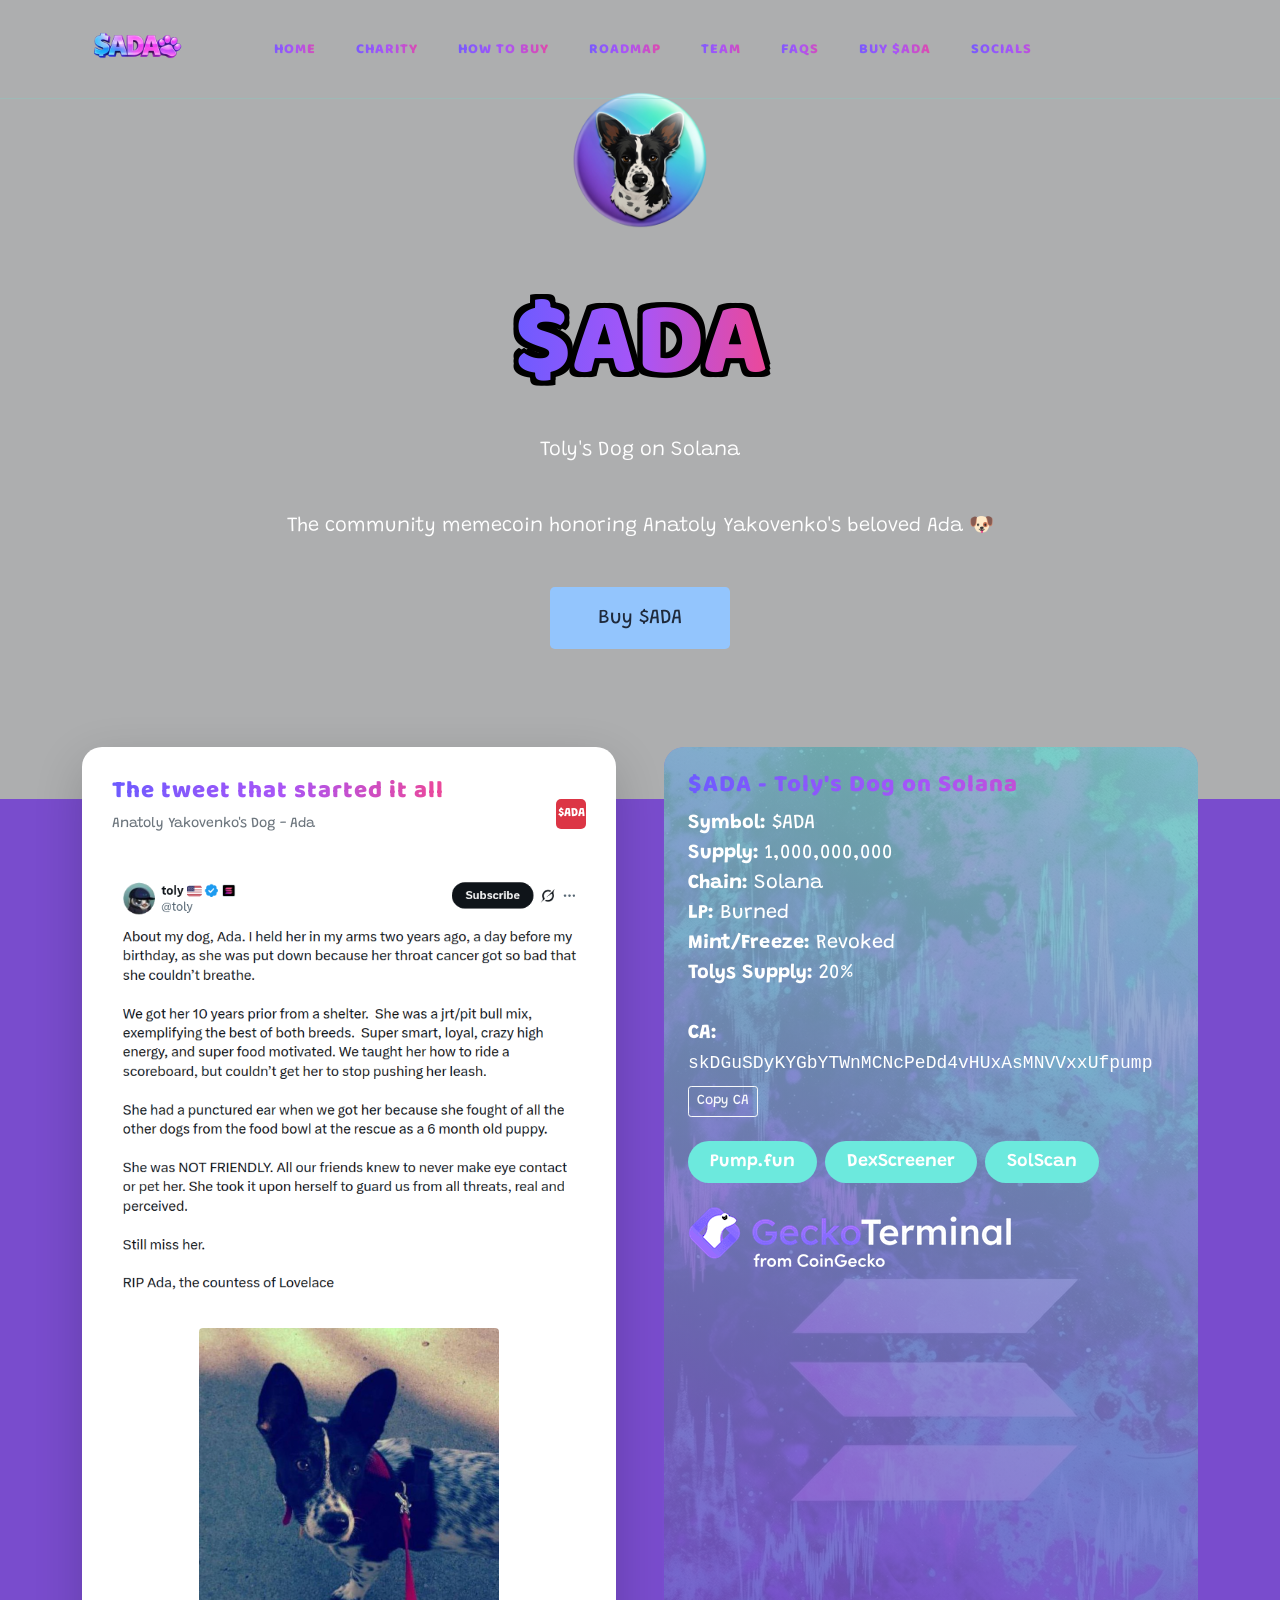
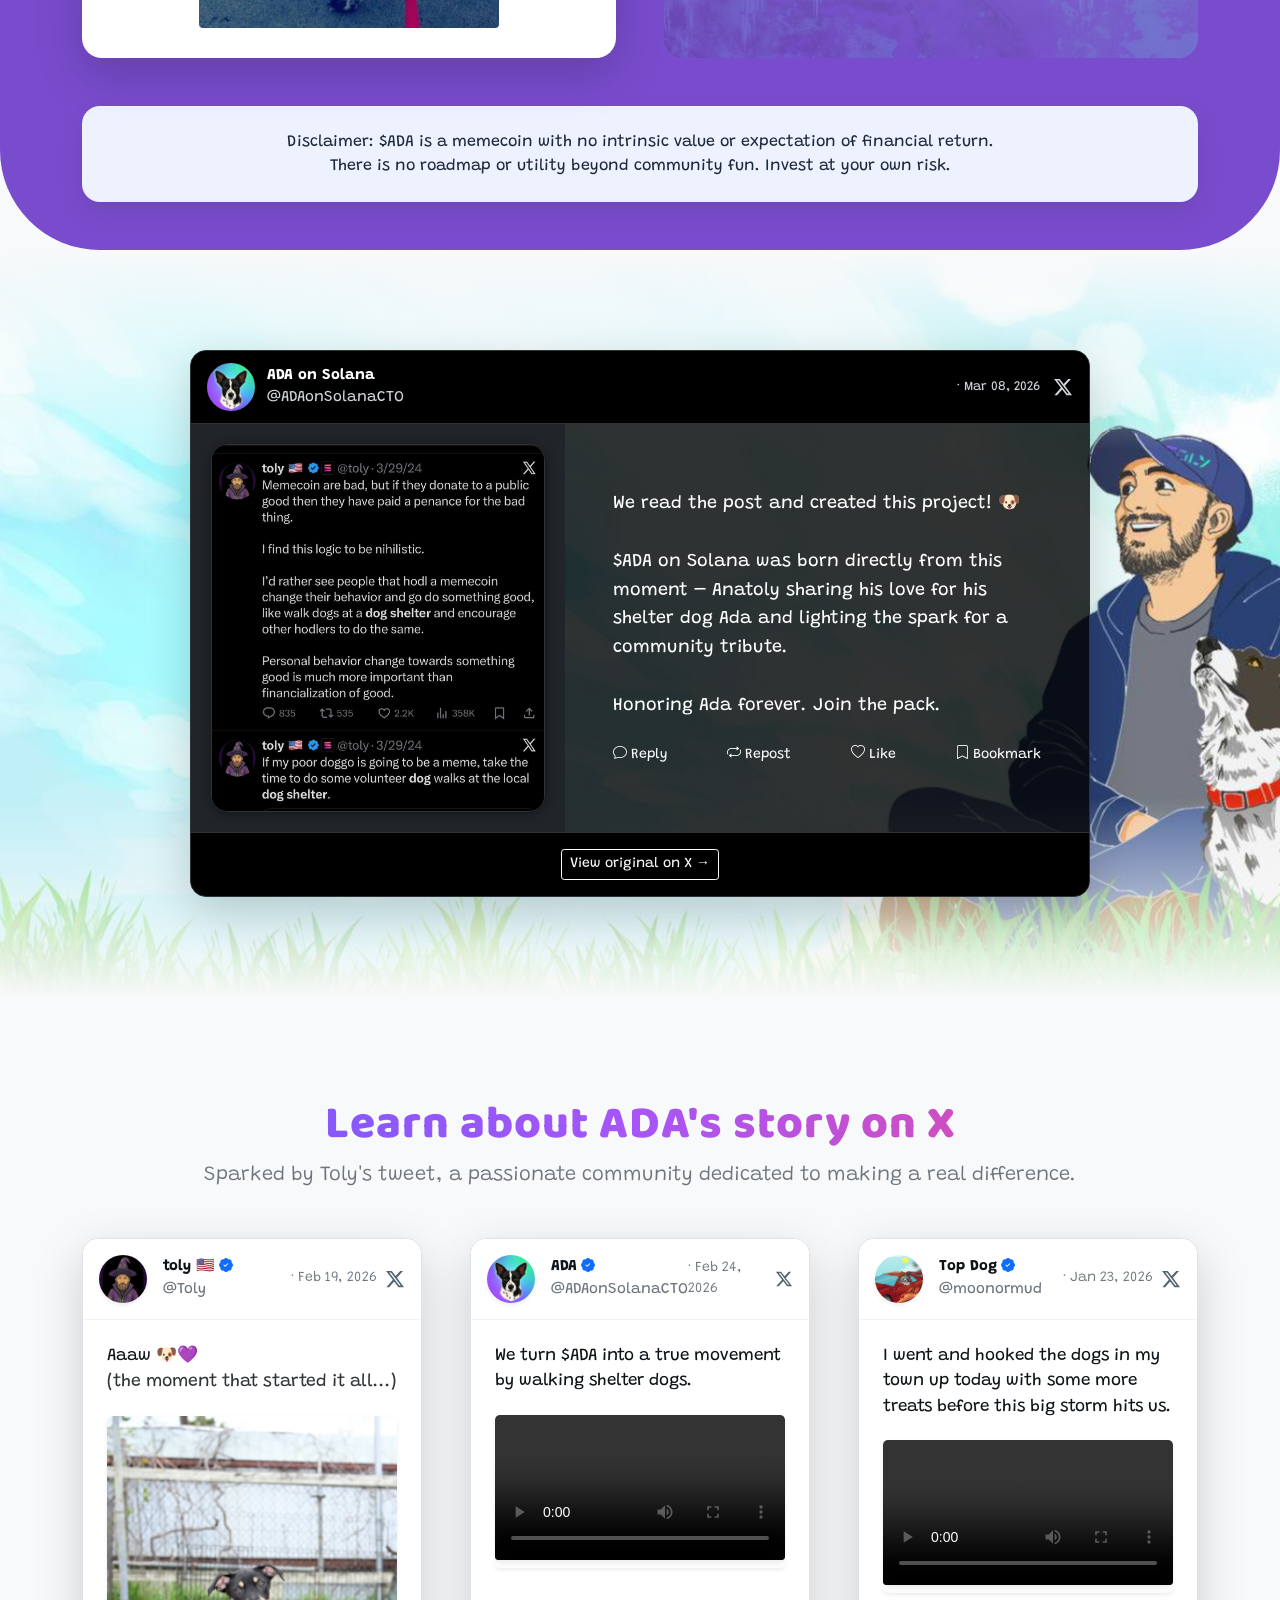
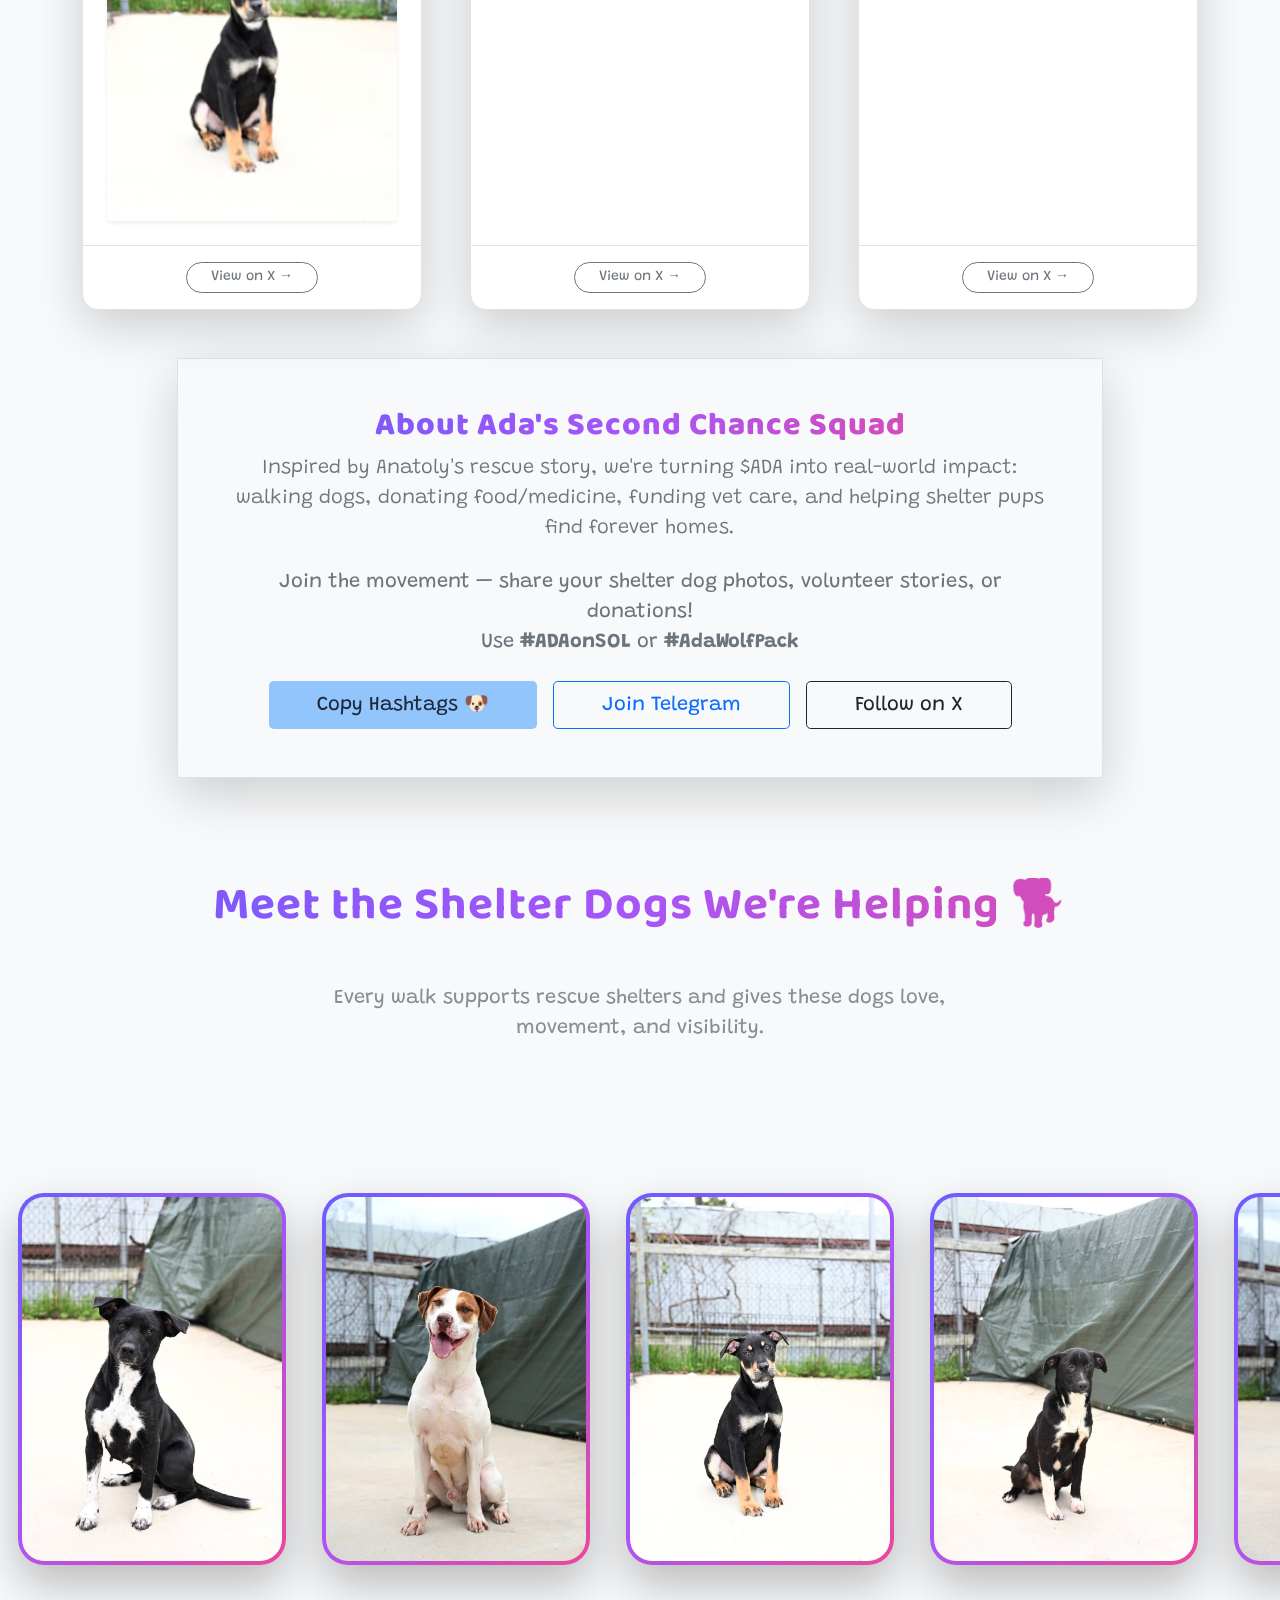
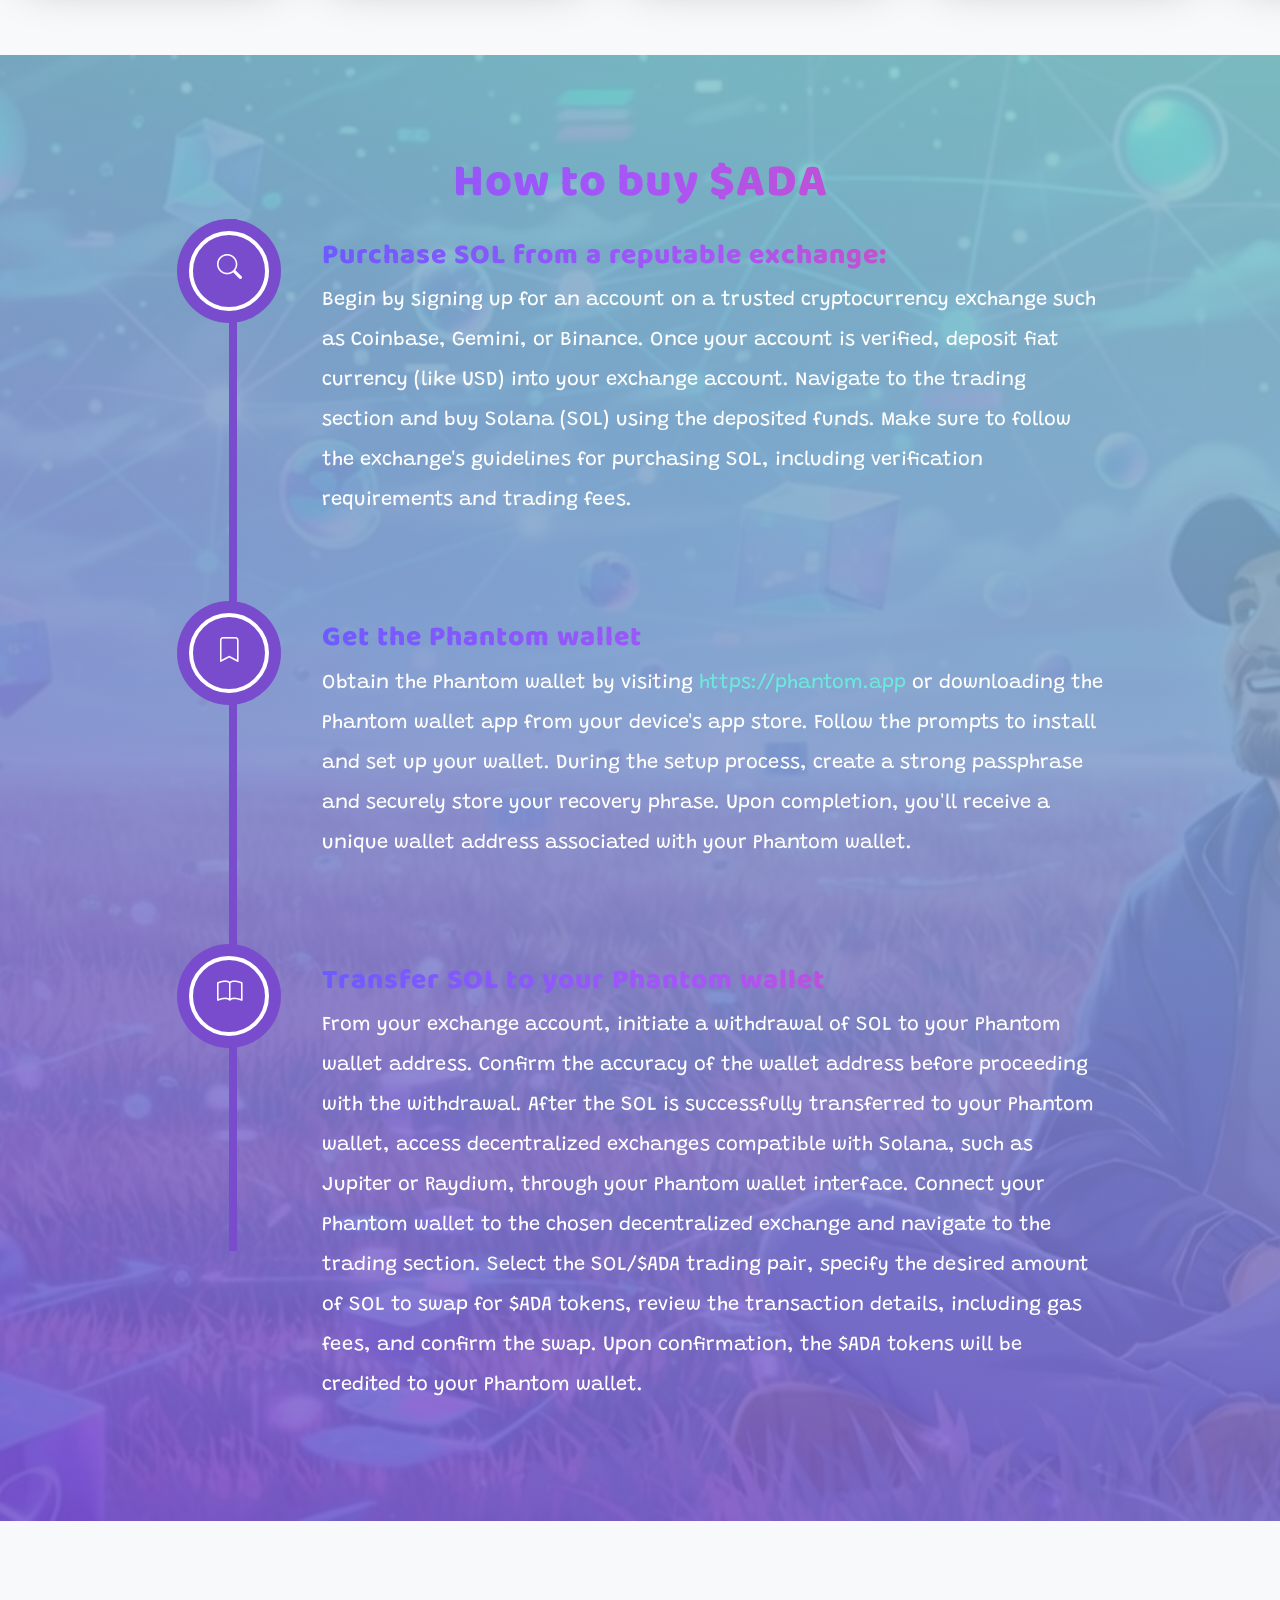
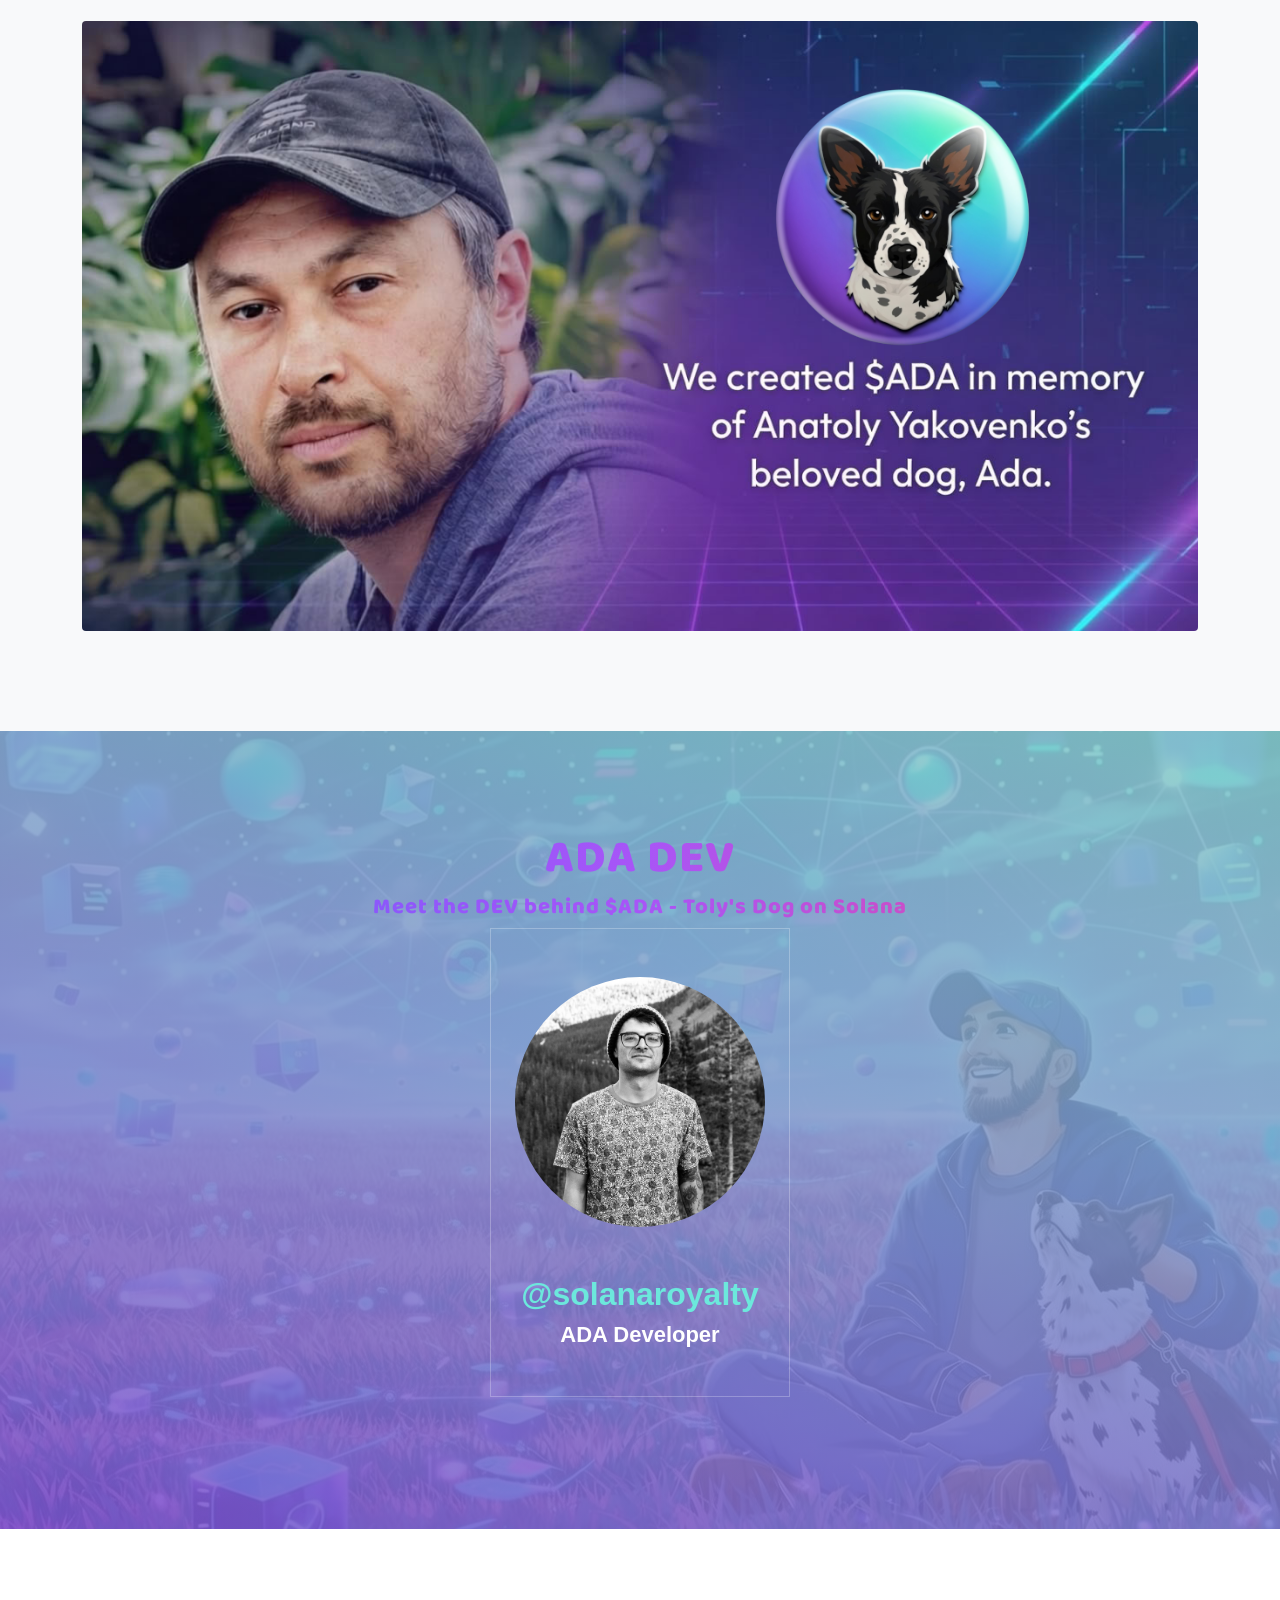
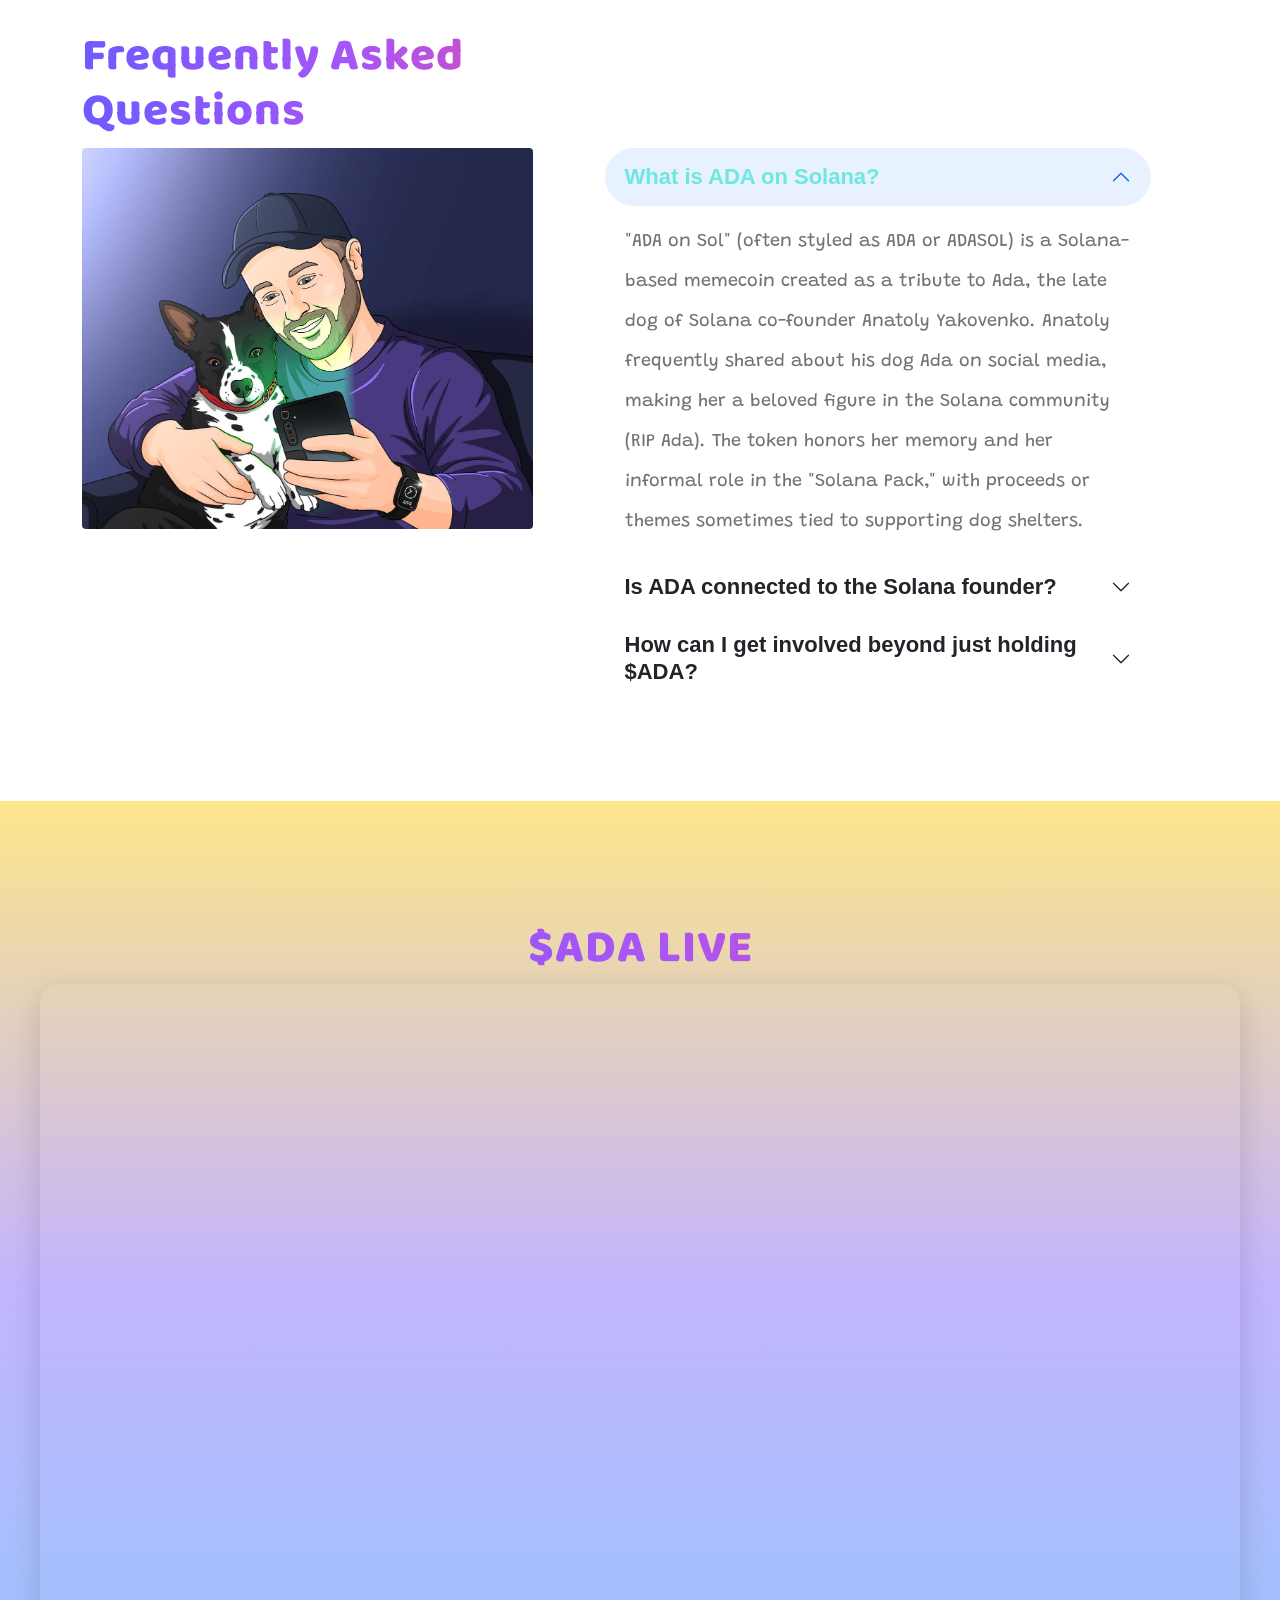
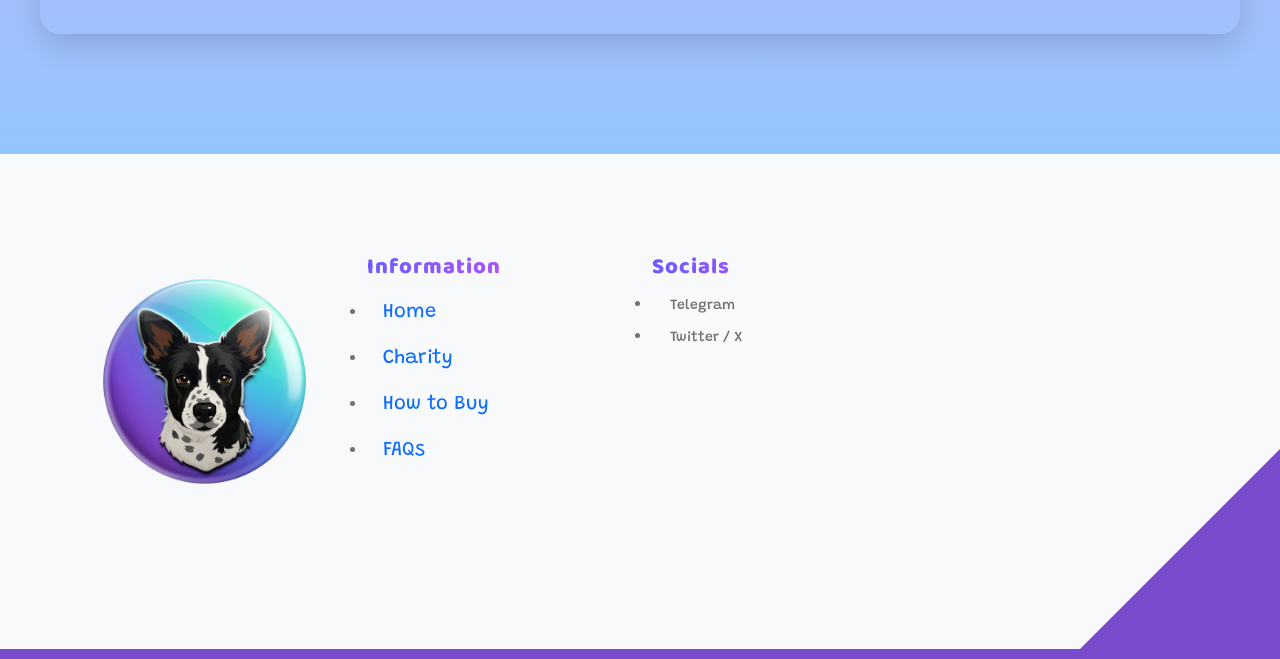
==== index.html @ 97e4ff54 "upload website" ====
<!doctype html>
<html lang="en">
<head>
    <meta charset="utf-8">
    <meta name="viewport" content="width=device-width, initial-scale=1">
    <title>ADAonSol</title>
    <link rel="icon" type="image/png" href="images/top.png">
    <!-- SEO Meta Tags -->
    <meta name="description" content="$ADA is a community-driven memecoin on Solana honoring Anatoly Yakovenko's dog Ada. Fair launch on Pump.fun, 2% tax, burned liquidity, revoked authorities. Join the pack and support shelter dogs!">
    <meta name="keywords" content="$ADA, Toly's Dog, Ada Solana, Solana memecoin, dog coin, ADA CTO, shelter dogs charity">
    <meta name="author" content="andrew" >
    <meta name="robots" content="index, follow">

    <!-- Open Graph / Facebook -->
    <meta property="og:type" content="website">
    <meta property="og:title" content="$ADA - Toly's Dog on Solana">
    <meta property="og:description" content="$ADA is a community-driven memecoin on Solana honoring Anatoly Yakovenko's dog Ada. Fair launch on Pump.fun, 2% tax, burned liquidity, revoked authorities. Join the pack and support shelter dogs!">
    <meta property="og:image" content="images/adalogo.png">
    <meta property="og:url" content="https://adaonsol.com">

    <!-- Twitter -->
    <meta name="twitter:card" content="summary_large_image">
    <meta name="twitter:title" content="$ADA - Toly's Dog on Solana">
    <meta name="twitter:description" content="$ADA is a community-driven memecoin on Solana honoring Anatoly Yakovenko's dog Ada. Fair launch on Pump.fun, 2% tax, burned liquidity, revoked authorities. Join the pack and support shelter dogs!">
    <meta name="twitter:image" content="images/adalogo.png">

    <!-- Favicon -->
    <link rel="icon" href="icon.jpg">

    <!-- Fonts -->
    <link href="https://fonts.googleapis.com/css2?family=Fredoka:wght@500;600;700&display=swap" rel="stylesheet">
    <link href="https://fonts.googleapis.com/css2?family=Baloo+2:wght@600;700;800&display=swap" rel="stylesheet">
    <link rel="preconnect" href="https://fonts.googleapis.com">
    <link rel="preconnect" href="https://fonts.gstatic.com" crossorigin>
    <link href="https://fonts.googleapis.com/css2?family=Grandstander:ital,wght@0,100..900;1,100..900&display=swap" rel="stylesheet">
    
    <!-- CSS -->
    <link href="css/bootstrap.min.css" rel="stylesheet">
    <link href="css/bootstrap-icons.css" rel="stylesheet">
    <link href="css/templatemo-topic-listing.css" rel="stylesheet">
    <link rel="stylesheet" href="./style.css">

    <style>

        /* ===== HERO PERFECT SPACING ===== */
        .hero-stack{
            display:flex;
            flex-direction:column;
            align-items:center;
            gap:22px;
        }

        @font-face {
            font-family: 'CustomFont';
            src: url('font.ttf') format('truetype');
            font-weight: normal;
            font-style: normal;
        }
        body {
            font-family: 'CustomFont', 'Grandstander', sans-serif;
            background-color: #f8f9fa;
        }
        .team-flex {
            display: flex;
            justify-content: center;
            flex-wrap: wrap;
            gap: 2rem;
        }
        .ca-copy {
            font-family: monospace;
            font-size: 0.9em;
            word-break: break-all;
        }
        .hero-section {
            position: relative;
            min-height: 80vh;
            padding-top: 0;
            animation: heroZoom 20s ease-in-out infinite alternate;
        }
        .hero-section::after {
            background-repeat:no-repeat;
            overflow:hidden;
            content: '';
            position: absolute;
            top: 0; left: 0; right: 0; bottom: 0;
            background: rgba(0,0,0,0.3);
        }

        @keyframes heroZoom{
            from{
                background-size:100%;
            }
            to{
                background-size:110%;
            }
        }

        .hero-content {
            position: relative;
            z-index: 2;
            padding-top:80px;
        }

        /* ===== HERO AVATAR FIX ===== */
        .hero-logo{
            max-height:160px;
            margin-bottom:20px;

            position:relative;
            z-index:2;

            animation:logoFloat 6s ease-in-out infinite;
        }

        .btn-primary {
            background: #93C5FD;
            border: none;
            color:#1e293b;
        }

        .btn-primary:hover {
            background: #86EFAC;
        }

        .btn{
            transition:all .35s ease;
        }

        .btn:hover{
            transform:translateY(-4px) scale(1.05);
            box-shadow:0 12px 30px rgba(0,0,0,.3);
        }

        .navbar {
            transition: background 0.3s;
        }
        .navbar.scrolled {
            background: rgba(0,0,0,0.85) !important;
        }

        /* ===== FLOATING LOGO ===== */
        .navbar-brand img{
            animation: logoFloat 5s ease-in-out infinite;
        }

        @keyframes logoFloat{
            0%,100%{
                transform:translateY(0);
            }
            50%{
                transform:translateY(-5px);
            }
        }

        .disclaimer-box {
            background: #EEF2FF;
            color: #1e293b;
            padding: 1.5rem;
            border-radius: 18px;
            margin-top: 3rem;
            box-shadow: 0 10px 25px rgba(0,0,0,.08);
        }
        .disclaimer-box p {
            opacity: .85;
        }
        /* Tweet card base – restored original light style + alignment fix */
        .tweet-card {
            display: flex;
            flex-direction: column;
            height: 100%;
            transition: box-shadow 0.3s ease, transform 0.3s ease;
            border: 1px solid #e1e8ed;
            border-radius: 16px;
            overflow: hidden;
            background: white;
        }
        .tweet-card:hover {
            box-shadow: 0 8px 24px rgba(0,0,0,0.15) !important;
            transform: translateY(-4px);
        }

        .card-content-wrapper {
            flex: 1;
            display: flex;
            flex-direction: column;
            min-height: 420px;
        }

        .tweet-mimic-header {
            display: flex;
            align-items: center;
            padding: 12px 16px;
            background: #fff;
            border-bottom: 1px solid #eff3f4;
        }
        .tweet-mimic-header img {
            width: 48px;
            height: 48px;
            border-radius: 50%;
            margin-right: 12px;
            box-shadow: 0 1px 3px rgba(0,0,0,0.1);
        }
        .tweet-mimic-user {
            flex: 1;
        }
        .tweet-mimic-name {
            font-weight: 700;
            font-size: 15px;
            color: #0f1419;
            display: flex;
            align-items: center;
        }
        .tweet-mimic-handle,
        .tweet-mimic-time {
            color: #536471;
            font-size: 15px;
        }
        .tweet-mimic-time {
            margin-left: auto;
            font-size: 13px;
        }
        .tweet-mimic-x-icon {
            width: 20px;
            height: 20px;
            fill: #536471;
            margin-left: 12px;
        }

        .tweet-footer {
            padding: 12px 16px;
            border-top: 1px solid #eff3f4;
            text-align: center;
            background: white;
        }

        /* Wolf pack subtle overlay on dog-tweet image only */
        .wolf-pack-overlay {
            transition: background 0.4s ease, opacity 0.4s ease;
        }
        .tweet-card:hover .wolf-pack-overlay {
            background: rgba(165, 94, 234, 0.25);
        }
        .tweet-card:hover .wolf-pack-overlay::after {
            content: 'Wolf Pack Activated 🐺';
            position: absolute;
            top: 50%;
            left: 50%;
            transform: translate(-50%, -50%);
            color: white;
            font-size: 1.2rem;
            font-weight: bold;
            opacity: 1;
            transition: opacity 0.3s ease;
        }
        .wolf-pack-overlay::after {
            opacity: 0;
        }

        /* Enhanced image/video wrapper for dynamic feel */
        .image-wrapper {
            transition: transform 0.3s ease;
        }
        .tweet-card:hover .image-wrapper {
            transform: scale(1.03);
        }

        /* Action icons for realism */
        .tweet-actions {
            display: flex;
            justify-content: space-between;
            align-items: center;
            margin-top: auto;
            padding: 8px 16px 0;
            border-top: 1px solid #eff3f4;
        }
        .tweet-actions .action {
            display: flex;
            align-items: center;
            color: #536471;
            font-size: 13px;
            transition: color 0.2s ease;
            cursor: pointer;
        }
        .tweet-actions .action:hover {
            color: #1d9bf0;
        }
        .tweet-actions .action i {
            margin-right: 4px;
            font-size: 16px;
        }

        /* Video styling for better look */
        video {
            border-radius: 12px;
            box-shadow: 0 2px 8px rgba(0,0,0,0.1);
            transition: box-shadow 0.3s ease;
        }
        .tweet-card:hover video {
            box-shadow: 0 4px 16px rgba(0,0,0,0.15);
        }

        /* ===================== MOBILE OPTIMIZATIONS ===================== */
        @media (max-width: 991px) {
            .hero-section{
                animation:none !important;
                background-size:cover !important;
            }
            .hero-section {
                min-height: 70vh;
            }
            .hero-content {
                margin-top: 4rem; /* clears fixed navbar on tablets & phones */
            }
            .hero-section::after {
                opacity: 0.45; /* slightly stronger overlay on smaller screens for readability */
            }
        }

        @media (max-width: 576px) {
            .hero-section {
                min-height: 65vh;
            }
            .hero-section .display-4 {
                font-size: 2.65rem !important;
                line-height: 1.05;
            }
            .hero-section .lead {
                font-size: 1.15rem;
            }
            .team-flex .box img.rounded-circle {
                width: 180px !important;
                height: 180px !important;
            }
            video {
                max-height: 280px !important;
            }
            .tweet-mimic-header {
                padding: 10px 12px;
            }
            .disclaimer-box {
                padding: 1.25rem;
                margin-top: 2rem;
            }
        }

        /* Extra safety for very small phones */
        @media (max-width: 360px) {
            .hero-section .display-4 {
                font-size: 2.4rem !important;
            }
        }

        /* ===== ADA MEME FONT ===== */

        .ada-title{
            position:relative;
            display:inline-block;
            font-family:'Baloo 2',cursive;
            font-weight:800;
            font-size:clamp(60px,8vw,110px);
        }

        /* outline */
        .ada-outline{
            position:absolute;
            inset:0;
            color:black;
            z-index:1;

            text-shadow:
                5px 0 black,
            -5px 0 black,
                0 5px black,
                0 -5px black,
                5px 5px black,
            -5px 5px black,
                5px -5px black,
            -5px -5px black;
        }

        /* gradient thật */
        .ada-gradient{
            position:relative;
            z-index:2;

            background:linear-gradient(
                90deg,#6D5BFF,#A855F7,#EC4899
            );

            -webkit-background-clip:text;
            -webkit-text-fill-color:transparent;

            transform:translateZ(0);
        }

        

        .ada-float{
            display:inline-block;
            animation:adaFloat 4s ease-in-out infinite;
        }

        /* floating dog motion */
        @keyframes adaFloat{
            0%,100%{ transform:translateY(0);}
            50%{ transform:translateY(-8px);}
        }

        
        /* ===== ADA SECTION HEADINGS ===== */
        .ada-heading{
            font-family:'Baloo 2',cursive;
            font-weight:800;

            background:linear-gradient(
                90deg,
                #6D5BFF,
                #A855F7,
                #EC4899
            );

            -webkit-background-clip:text;
            background-clip:text;
            -webkit-text-fill-color:transparent;

            letter-spacing:1px;
        }

        /* ===== NAVBAR ADA STYLE ===== */
        .navbar .nav-link{
            font-family:'Baloo 2',cursive;
            font-weight:800;

            background:linear-gradient(
                90deg,
                #6D5BFF,
                #A855F7,
                #EC4899
            );

            -webkit-background-clip:text;
            background-clip:text;
            -webkit-text-fill-color:transparent;

            letter-spacing:1px;
            transition:all .3s ease;
        }

        /* hover glow */
        .navbar .nav-link:hover{
            transform:translateY(-2px);
            filter:brightness(1.2);
        }
        
        .navbar-dark .navbar-nav .nav-link,
        .navbar .nav-link{
            color:transparent !important;
        }

        .dropdown-menu .dropdown-item{
            font-family:'Baloo 2',cursive;
            font-weight:700;

            background:linear-gradient(
                90deg,
                #6D5BFF,
                #A855F7,
                #EC4899
            );

            -webkit-background-clip:text;
            -webkit-text-fill-color:transparent;
        }

        /* ===== ADA LIVE CHART CENTER ===== */
        .chart-center{
            width:100%;
            display:flex;
            justify-content:center;
            align-items:center;
        }

        .chart-center iframe{
            max-width:1100px;
            width:100%;
            border-radius:16px;
        }

        .bone{
            position:fixed;
            width:30px;
            pointer-events:none;
            z-index:9999;
            will-change:transform,opacity;
        }

        /* pre explosion shake */
        .bone-shake{
            animation:boneShake .25s ease;
        }

        @keyframes boneShake{
            0%{transform:rotate(0)}
            25%{transform:rotate(-8deg)}
            50%{transform:rotate(8deg)}
            75%{transform:rotate(-5deg)}
            100%{transform:rotate(0)}
        }

        .ada-logo{

            font-family:'Fredoka',sans-serif;
            font-size:34px;
            font-weight:700;
            text-decoration:none;

            letter-spacing:1px;

            display:flex;
            align-items:center;

            background:linear-gradient(
                90deg,
                #8B5CF6,
                #A855F7,
                #EC4899
            );

            -webkit-background-clip:text;
            -webkit-text-fill-color:transparent;

            

            filter:
                drop-shadow(0 2px 0 #4C1D95)
                drop-shadow(0 5px 10px rgba(0,0,0,.4));
        }
        
        .logo-text{
            position:relative;
            display:inline-block;

            background:linear-gradient(
                90deg,
                #8B5CF6,
                #A855F7,
                #EC4899
            );

            -webkit-background-clip:text;
            -webkit-text-fill-color:transparent;
        }

        .logo-text::before{
            content:attr(data-text);
            position:absolute;
            left:0;
            top:0;
            z-index:-1;

            color:black;

            text-shadow:
                2px 0 black,
            -2px 0 black,
                0 2px black,
                0 -2px black,
                2px 2px black,
            -2px 2px black,
                2px -2px black,
            -2px -2px black;
        }

        @keyframes logoBounce{
            0%{transform:scale(1)}
            50%{transform:scale(1.15)}
            100%{transform:scale(1)}
        }

        .paw{
            height:30px;
            margin-left:4px;
            transform:translateY(4px);
            height:34px;
        }

        .ada-dollar{

            display:inline-flex;
            align-items:center;

            background:linear-gradient(
                45deg,
                #7C3AED,
                #A855F7,
                #EC4899
            );

            -webkit-background-clip:text;
            -webkit-text-fill-color:transparent;

            filter:
                drop-shadow(0 1px 0 #4C1D95)
                drop-shadow(0 2px 0 #312E81);

            font-size:1em;
            line-height:1;

            margin-right:4px;
        }

        .ada-title-wrap{
            display:flex;
            align-items:center;
            justify-content:center;
            gap:12px; /* khoảng cách chữ - paw */
        }


        /* ===== NAVBAR ADA LOGO ===== */
        .ada-navbar-logo{
            height:72px;
            width:auto;
            display:block;
        }


    </style>



<style>

/* cursor mặc định */
html, body {
    cursor: url("./images/chuot.png") 16 16, auto;
}

/* khi hover thứ có thể click */
a,
button,
input,
textarea,
select,
label,
video {
    cursor: url("./images/chuot.png") 16 16, pointer;
}

</style>

</head>
<body id="top">

    <nav class="navbar navbar-expand-lg fixed-top bg-transparent">
        <div class="container">
            <a class="navbar-brand" href="#top">
                <img src="images/adalogo.png" class="ada-navbar-logo" alt="ADA Logo">
            </a>

            <button class="navbar-toggler" type="button" data-bs-toggle="collapse" data-bs-target="#navbarNav">
                <span class="navbar-toggler-icon"></span>
            </button>

            <div class="collapse navbar-collapse" id="navbarNav">
                <ul class="navbar-nav ms-lg-5 me-lg-auto">
                    <li class="nav-item"><a class="nav-link click-scroll" href="#section_1">Home</a></li>
                    <li class="nav-item"><a class="nav-link click-scroll" href="#section_2">Charity</a></li>
                    <li class="nav-item"><a class="nav-link click-scroll" href="#section_3">How to Buy</a></li>
                    <li class="nav-item"><a class="nav-link click-scroll" href="#section_4">Roadmap</a></li>
                    <li class="nav-item"><a class="nav-link click-scroll" href="#section_5">Team</a></li>
                    <li class="nav-item"><a class="nav-link click-scroll" href="#section_6">FAQs</a></li>
                    <li class="nav-item"><a class="nav-link click-scroll" href="#section_7">Buy $ADA</a></li>

                    <li class="nav-item dropdown">
                        <a class="nav-link dropdown-toggle" href="#" role="button" data-bs-toggle="dropdown">
                            Socials
                        </a>
                        <ul class="dropdown-menu dropdown-menu-light">
                            <li><a class="dropdown-item" href="https://t.me/ADASOLCTO" target="_blank" rel="noopener noreferrer"><i class="bi bi-telegram me-2"></i>Telegram</a></li>
                            <li><a class="dropdown-item" href="https://x.com/ADAonPumpfun" target="_blank" rel="noopener noreferrer"><i class="bi bi-x me-2"></i>X / Twitter</a></li>
                        </ul>
                    </li>
                </ul>
            </div>
        </div>
    </nav>

    <main>
        <section class="hero-section d-flex justify-content-center align-items-center" id="section_1" style="background-image: url('images/1.jpg'); background-size: cover; background-position: center;">
            <div class="container hero-content">
                <div class="row justify-content-center text-center">
                    <div class="col-lg-10 col-12 hero-stack">
                        <img src="images/top.png" class="img-fluid hero-logo" alt="Top Banner">
                        <div class="ada-float">
                            <div class="ada-title-wrap">
    
                                <h1 class="ada-title">
                                    <span class="ada-outline">$ADA</span>
                                    <span class="ada-gradient">$ADA</span>
                                </h1>


                            </div>
                        </div>

                        <p class="lead mb-4 text-white">
                        Toly's Dog on Solana
                        </p>
                        <p class="lead mb-4 text-white">The community memecoin honoring Anatoly Yakovenko's beloved Ada 🐶</p>
                        <a href="#section_7" class="btn btn-primary btn-lg px-5 py-3">Buy $ADA</a>
                    </div>
                </div>
            </div>
        </section>

        <section class="featured-section py-5">
            <div class="container">
                <div class="row justify-content-center g-5">
                    <div class="col-lg-6 col-12">
                        <div class="custom-block bg-white shadow-lg h-100">
                            <div class="d-flex align-items-center mb-3">
                                <div>
                                    <h5 class="ada-heading">The tweet that started it all</h5>
                                    <p class="text-muted small">Anatoly Yakovenko's Dog - Ada</p>
                                </div>
                                <span class="badge bg-danger rounded-pill ms-auto">$ADA</span>
                            </div>
                            <a href="https://x.com/toly/status/1737553278412759503" target="_blank" rel="noopener noreferrer">
                                <img src="images/tolytweet.png" class="img-fluid rounded" alt="Toly's Tweet">
                            </a>
                            <div class="text-center mt-4">
                                <img src="images/adadog.png" class="img-fluid rounded" alt="Ada - Anatoly Yakovenko's Dog" style="max-width: 80%;">
                            </div>
                        </div>
                    </div>

                    <div class="col-lg-6 col-12">
                        <div class="custom-block custom-block-overlay h-100">
                            <div class="d-flex flex-column h-100">
                                <img src="images/sol.jpg" class="custom-block-image img-fluid" alt="Solana">
                                <div class="custom-block-overlay-text d-flex flex-column justify-content-center p-4">
                                    <h5 class="ada-heading">$ADA - Toly's Dog on Solana</h5>
                                    <p class="text-white mb-4">
                                        <strong>Symbol:</strong> $ADA<br>
                                        <strong>Supply:</strong> 1,000,000,000<br>
                                        <strong>Chain:</strong> Solana<br>
                                        <strong>LP:</strong> Burned<br>
                                        <strong>Mint/Freeze:</strong> Revoked<br>
                                        <strong>Tolys Supply:</strong> 20%<br><br>
                                        <strong>CA:</strong><br>
                                        <span class="ca-copy">skDGuSDyKYGbYTWnMCNcPeDd4vHUxAsMNVVxxUfpump</span>
                                        <button class="btn btn-sm btn-outline-light mt-2" onclick="copyCA()">Copy CA</button>
                                    </p>
                                    <div class="d-flex flex-wrap gap-2 mb-4">
                                        <a href="https://pump.fun/coin/skDGuSDyKYGbYTWnMCNcPeDd4vHUxAsMNVVxxUfpump" class="btn custom-btn" target="_blank" rel="noopener noreferrer">Pump.fun</a>
                                        <a href="https://dexscreener.com/solana/skDGuSDyKYGbYTWnMCNcPeDd4vHUxAsMNVVxxUfpump" class="btn custom-btn" target="_blank" rel="noopener noreferrer">DexScreener</a>
                                        <a href="https://solscan.io/token/skDGuSDyKYGbYTWnMCNcPeDd4vHUxAsMNVVxxUfpump" class="btn custom-btn" target="_blank" rel="noopener noreferrer">SolScan</a>
                                    </div>
                                    <a href="https://www.geckoterminal.com/solana/pools/skDGuSDyKYGbYTWnMCNcPeDd4vHUxAsMNVVxxUfpump" target="_blank" rel="noopener noreferrer">
                                        <img src="images/gecko.png" alt="Gecko Terminal" class="img-fluid">
                                    </a>
                                </div>
                                <div class="section-overlay"></div>
                            </div>
                        </div>
                    </div>
                </div>

                <div class="text-center disclaimer-box">
                    Disclaimer: $ADA is a memecoin with no intrinsic value or expectation of financial return.<br>There is no roadmap or utility beyond community fun. Invest at your own risk.
                </div>
            </div>
        </section>

        <!-- Original darker full tweet section restored -->
        <section class="response-section section-padding position-relative" 
                 style="background-image: url('images/bg.jpg'); background-size: cover; background-position: center; overflow: hidden;">

            <div style="position: absolute; top: 0; left: 0; right: 0; height: 200px; 
                        background: linear-gradient(to bottom, #f8f9fa 0%, rgba(248,249,250,0) 100%); 
                        z-index: 1; pointer-events: none;"></div>

            <div style="position: absolute; bottom: 0; left: 0; right: 0; height: 200px; 
                        background: linear-gradient(to top, #f8f9fa 0%, rgba(248,249,250,0) 100%); 
                        z-index: 1; pointer-events: none;"></div>

            <div class="container position-relative" style="z-index: 2;">
                <div class="row justify-content-center">
                    <div class="col-lg-10 col-12">
                        <div class="tweet-card shadow-lg mx-auto" style="max-width: 900px; background: rgba(0,0,0,0.8); border: 1px solid #2f3336; color: #ffffff; overflow: hidden;">
                            
                            <div class="tweet-mimic-header" style="background: #000; border-bottom: 1px solid #2f3336; padding: 12px 16px;">
                                <img src="images/adaicon.jpg" alt="ADA avatar" class="rounded-circle" style="width: 48px; height: 48px; object-fit: cover; margin-right: 12px;">
                                <div class="tweet-mimic-user">
                                    <div class="tweet-mimic-name" style="color: #ffffff; font-weight: 700;">ADA on Solana</div>
                                    <div class="tweet-mimic-handle" style="color: #d0d5da;">@ADAonSolanaCTO</div>
                                </div>
                                <div class="tweet-mimic-time" style="margin-left: auto; color: #d0d5da;">· Mar 08, 2026</div>
                                <svg class="tweet-mimic-x-icon" viewBox="0 0 24 24" style="width: 20px; height: 20px; fill: #d0d5da; margin-left: 12px;">
                                    <path d="M18.244 2.25h3.308l-7.227 8.26 8.502 11.24H16.17l-5.214-6.817L4.99 21.75H1.68l7.73-8.835L1.254 2.25H8.08l4.713 6.231zm-1.161 17.52h1.833L7.084 4.126H5.117z"/>
                                </svg>
                            </div>

                            <div class="row g-0">
                                <div class="col-lg-5 col-12 d-flex align-items-center justify-content-center bg-dark" style="min-height: 400px; padding: 20px;">
                                    <a href="https://x.com/toly/status/1726281644276105719" target="_blank" rel="noopener noreferrer" style="display: block; width: 100%; max-width: 380px; margin: 0 auto;">
                                        <img src="images/tweet.jpg" class="img-fluid w-100" alt="Toly's Inspiring Tweet" 
                                             style="border-radius: 16px; overflow: hidden; border: 1px solid #2f3336; box-shadow: 0 2px 12px rgba(0,0,0,0.4); object-fit: contain; background: #000;">
                                    </a>
                                </div>

                                <div class="col-lg-7 col-12 d-flex align-items-center">
                                    <div class="p-4 p-lg-5">
                                        <p style="font-size: 18px; line-height: 1.6; margin-bottom: 24px; color: #ffffff !important;">
                                            We read the post and created this project! 🐶<br><br>
                                            $ADA on Solana was born directly from this moment – Anatoly sharing his love for his shelter dog Ada and lighting the spark for a community tribute.<br><br>
                                            Honoring Ada forever. Join the pack.
                                        </p>

                                        <div class="d-flex justify-content-between mt-4 text-light small">
                                            <span><i class="bi bi-chat"></i> Reply</span>
                                            <span><i class="bi bi-repeat"></i> Repost</span>
                                            <span><i class="bi bi-heart"></i> Like</span>
                                            <span><i class="bi bi-bookmark"></i> Bookmark</span>
                                        </div>
                                    </div>
                                </div>
                            </div>

                            <div class="tweet-footer text-center py-3" style="border-top: 1px solid #2f3336; background: #000;">
                                <a href="https://x.com/toly/status/1726281644276105719" target="_blank" rel="noopener noreferrer" class="btn btn-sm btn-outline-light">
                                    View original on X →
                                </a>
                            </div>
                        </div>
                    </div>
                </div>
            </div>
        </section>

        <!-- Charity Section -->
        <section class="explore-section section-padding" id="section_2">
            <div class="container">
                <div class="row">
                    <div class="col-12 text-center">
                        <h2 class="ada-heading">Learn about ADA's story on X</h2>
                        <p class="lead text-muted mb-5">Sparked by Toly's tweet, a passionate community dedicated to making a real difference.</p>
                    </div>
                </div>
                <div class="row g-5">

                    <!-- Tweet 1 -->
                    <div class="col-lg-4 col-md-6">
                        <div class="card tweet-card shadow-lg h-100 d-flex flex-column border border-secondary-subtle">
                            <div class="tweet-mimic-header d-flex align-items-center p-3">
                                <img src="images/toly.jpg" class="rounded-circle me-3 shadow-sm" width="48" height="48" alt="Toly Yakovenko">
                                <div>
                                    <div class="tweet-mimic-name" style="color: #0f1419; font-weight: 700;">toly 🇺🇸 <i class="bi bi-patch-check-fill text-primary ms-1" style="font-size: 14px;"></i></div>
                                    <div class="tweet-mimic-handle text-muted small">@Toly</div>
                                </div>
                                <div class="ms-auto text-muted small fw-light">· Feb 19, 2026</div>
                                <svg class="tweet-mimic-x-icon ms-2" viewBox="0 0 24 24" width="20" height="20">
                                    <path d="M18.244 2.25h3.308l-7.227 8.26 8.502 11.24H16.17l-5.214-6.817L4.99 21.75H1.68l7.73-8.835L1.254 2.25H8.08l4.713 6.231zm-1.161 17.52h1.833L7.084 4.126H5.117z"/>
                                </svg>
                            </div>
                            <div class="p-4 flex-grow-1 d-flex flex-column">
                                <p style="font-size: 17px; line-height: 1.5; color: #0f1419; margin-bottom: 1.25rem; font-weight: 400;">
                                    Aaaw 🐶💜<br>
                                    <span style="opacity: 0.85; font-size: 1.1rem;">(the moment that started it all...)</span>
                                </p>
                                <div class="image-wrapper rounded-3 overflow-hidden shadow-sm">
                                    <img src="images/dog-tweet.png" class="img-fluid w-100" alt="Heartwarming shelter dog">
                                </div>
                            </div>
                            <div class="p-3 border-top text-center">
                                <a href="https://x.com/toly/status/2024470896757657962" target="_blank" rel="noopener noreferrer" 
                                   class="btn btn-outline-secondary btn-sm rounded-pill px-4">
                                    View on X →
                                </a>
                            </div>
                        </div>
                    </div>

                    <!-- Tweet 2 -->
                    <div class="col-lg-4 col-md-6">
                        <div class="card tweet-card shadow-lg h-100 d-flex flex-column border border-secondary-subtle">
                            <div class="tweet-mimic-header d-flex align-items-center p-3">
                                <img src="images/adaicon.jpg" class="rounded-circle me-3 shadow-sm" width="48" height="48" alt="ADAonSolanaCTO">
                                <div>
                                    <div class="tweet-mimic-name" style="color: #0f1419; font-weight: 700;">ADA <i class="bi bi-patch-check-fill text-primary ms-1" style="font-size: 14px;"></i></div>
                                    <div class="tweet-mimic-handle text-muted small">@ADAonSolanaCTO</div>
                                </div>
                                <div class="ms-auto text-muted small fw-light">· Feb 24, 2026</div>
                                <svg class="tweet-mimic-x-icon ms-2" viewBox="0 0 24 24" width="20" height="20">
                                    <path d="M18.244 2.25h3.308l-7.227 8.26 8.502 11.24H16.17l-5.214-6.817L4.99 21.75H1.68l7.73-8.835L1.254 2.25H8.08l4.713 6.231zm-1.161 17.52h1.833L7.084 4.126H5.117z"/>
                                </svg>
                            </div>
                            <div class="p-4 flex-grow-1 d-flex flex-column">
                                <p style="font-size: 17px; line-height: 1.5; color: #0f1419; margin-bottom: 1.25rem; font-weight: 400;">
                                    We turn $ADA into a true movement by walking shelter dogs.
                                </p>
                                <div class="image-wrapper rounded-3 overflow-hidden shadow-sm">
                                    <video controls class="w-100 rounded" style="max-height: 420px; object-fit: cover;">
                                        <source src="http://www.adaonsol.com/video/ada.mp4" type="video/mp4">
                                        Your browser does not support the video tag.
                                    </video>
                                </div>
                            </div>
                            <div class="p-3 border-top text-center">
                                <a href="https://x.com/ADAonSolanaCTO/status/2025796573259501775" target="_blank" rel="noopener noreferrer" 
                                   class="btn btn-outline-secondary btn-sm rounded-pill px-4">
                                    View on X →
                                </a>
                            </div>
                        </div>
                    </div>

                    <!-- Tweet 3 -->
                    <div class="col-lg-4 col-md-6">
                        <div class="card tweet-card shadow-lg h-100 d-flex flex-column border border-secondary-subtle">
                            <div class="tweet-mimic-header d-flex align-items-center p-3">
                                <img src="images/moonormud.jpg" class="rounded-circle me-3 shadow-sm" width="48" height="48" alt="moonormud">
                                <div>
                                    <div class="tweet-mimic-name" style="color: #0f1419; font-weight: 700;">Top Dog <i class="bi bi-patch-check-fill text-primary ms-1" style="font-size: 14px;"></i></div>
                                    <div class="tweet-mimic-handle text-muted small">@moonormud</div>
                                </div>
                                <div class="ms-auto text-muted small fw-light">· Jan 23, 2026</div>
                                <svg class="tweet-mimic-x-icon ms-2" viewBox="0 0 24 24" width="20" height="20">
                                    <path d="M18.244 2.25h3.308l-7.227 8.26 8.502 11.24H16.17l-5.214-6.817L4.99 21.75H1.68l7.73-8.835L1.254 2.25H8.08l4.713 6.231zm-1.161 17.52h1.833L7.084 4.126H5.117z"/>
                                </svg>
                            </div>
                            <div class="p-4 flex-grow-1 d-flex flex-column">
                                <p style="font-size: 17px; line-height: 1.5; color: #0f1419; margin-bottom: 1.25rem; font-weight: 400;">
                                    I went and hooked the dogs in my town up today with some more treats before this big storm hits us.
                                </p>
                                <div class="image-wrapper rounded-3 overflow-hidden shadow-sm">
                                    <video controls class="w-100 rounded" style="max-height: 420px; object-fit: cover;">
                                        <source src="http://www.adaonsol.com/video/ada2.mp4" type="video/mp4">
                                        Your browser does not support the video tag.
                                    </video>
                                </div>
                            </div>
                            <div class="p-3 border-top text-center">
                                <a href="https://x.com/moonormud/status/2014834241461158034" target="_blank" rel="noopener noreferrer" 
                                   class="btn btn-outline-secondary btn-sm rounded-pill px-4">
                                    View on X →
                                </a>
                            </div>
                        </div>
                    </div>

                </div>

                <div class="row mt-5 justify-content-center">
                    <div class="col-lg-10 col-12">
                        <div class="text-center p-5 rounded-4 shadow-lg bg-light border">
                            <h3 class="ada-heading" style="color: #2c3e50;">About Ada's Second Chance Squad</h3>
                            <p class="lead text-muted mb-4">
                                Inspired by Anatoly's rescue story, we're turning $ADA into real-world impact: walking dogs, donating food/medicine, funding vet care, and helping shelter pups find forever homes.
                            </p>
                            <p class="text-muted mb-4">
                                Join the movement — share your shelter dog photos, volunteer stories, or donations!<br>
                                Use <strong>#ADAonSOL</strong> or <strong>#AdaWolfPack</strong>
                            </p>
                            <div class="d-flex flex-wrap justify-content-center gap-3">
                                <button class="btn btn-primary btn-lg px-5" 
                                        onclick="navigator.clipboard.writeText('#ADAonSOL #AdaWolfPack'); alert('Hashtags copied!');">
                                    Copy Hashtags 🐶
                                </button>
                                <a href="https://t.me/ADASOLCTO" target="_blank" class="btn btn-outline-primary btn-lg px-5">
                                    Join Telegram
                                </a>
                                <a href="https://x.com/ADAonSolanaCTO" target="_blank" class="btn btn-outline-dark btn-lg px-5">
                                    Follow on X
                                </a>
                            </div>
                        </div>
                    </div>
                </div>
            </div>
        </section>

        <!-- ===== MOVING DOG GALLERY ===== -->
        <section class="gallery-marquee-section">
        
        <h2 class="ada-heading" style="
        text-align:center;
        margin-bottom:50px;
        font-weight:700;">
        Meet the Shelter Dogs We're Helping 🐕
        </h2>
        
        <p style="
        text-align:center;
        max-width:700px;
        margin:0 auto 60px;
        opacity:.8;">
        Every walk supports rescue shelters and gives these dogs
        love, movement, and visibility.
        </p>

        <style>

        /* ===== MOVING GALLERY ===== */

        .gallery-marquee{
            overflow:hidden;
            width:100%;
            position:relative;
            padding:90px 0;
        }

        .gallery-track{
            display:flex;
            width:max-content;
            animation:galleryScroll 45s linear infinite;
        }

        .gallery-item{
            flex:0 0 auto;
            margin:0 18px;
        }

        .gallery-frame{
            padding:4px;   /* độ dày viền gradient */

            border-radius:26px;

            background:linear-gradient(
                135deg,
                #6D5BFF,
                #A855F7,
                #EC4899
            );

            box-shadow:
                0 20px 45px rgba(0,0,0,.25);

            transition:all .4s ease;

            display:flex;
            justify-content:center;
            align-items:center;
        }

        .gallery-frame img{
            width:260px;
            height:auto;

            border-radius:22px;
            background:white;

            display:block;
            transition:transform .4s ease;
        }
        
        .gallery-item{
            display:flex;
            align-items:flex-end;
        }

        .gallery-item:hover .gallery-frame{
            transform:
                translateY(-12px)
                scale(1.05);

            box-shadow:
                0 35px 70px rgba(0,0,0,.35);
        }

        .gallery-item:hover img{
            transform:scale(1.06);
        }

        /* infinite animation */
        @keyframes galleryScroll{
            from{ transform:translateX(0); }
            to{ transform:translateX(-50%); }
        }

        /* pause hover */
        .gallery-marquee:hover .gallery-track{
            animation-play-state:paused;
        }

        /* ===== GLOBAL FLUID SCROLL ===== */

        section{
            opacity:0;
            transform:translateY(60px);
            transition:all .9s ease;
        }

        section.show{
            opacity:1;
            transform:translateY(0);
        }

        /* reverse direction */
        .gallery-marquee.reverse .gallery-track{
            animation-direction: reverse;
        }

        </style>


        <div class="gallery-marquee">
        <div class="gallery-track">

        <!-- ===== SET 1 ===== -->
        <div class="gallery-item"><div class="gallery-frame"><img src="images/dog6.jpg"></div></div>
        <div class="gallery-item"><div class="gallery-frame"><img src="images/dog7.jpg"></div></div>
        <div class="gallery-item"><div class="gallery-frame"><img src="images/dog8.jpg"></div></div>
        <div class="gallery-item"><div class="gallery-frame"><img src="images/dog9.jpg"></div></div>
        <div class="gallery-item"><div class="gallery-frame"><img src="images/dog10.jpg"></div></div>
        <div class="gallery-item"><div class="gallery-frame"><img src="images/dog11.jpg"></div></div>
        <div class="gallery-item"><div class="gallery-frame"><img src="images/dog12.jpg"></div></div>

        <!-- ===== DUPLICATE FOR LOOP ===== -->
        <div class="gallery-item"><div class="gallery-frame"><img src="images/dog6.jpg"></div></div>
        <div class="gallery-item"><div class="gallery-frame"><img src="images/dog7.jpg"></div></div>
        <div class="gallery-item"><div class="gallery-frame"><img src="images/dog8.jpg"></div></div>
        <div class="gallery-item"><div class="gallery-frame"><img src="images/dog9.jpg"></div></div>
        <div class="gallery-item"><div class="gallery-frame"><img src="images/dog10.jpg"></div></div>
        <div class="gallery-item"><div class="gallery-frame"><img src="images/dog11.jpg"></div></div>
        <div class="gallery-item"><div class="gallery-frame"><img src="images/dog12.jpg"></div></div>

        </div>
        </div>



        </section>

        <!-- How to Buy -->
        <section class="timeline-section section-padding" id="section_3">
            <div class="section-overlay"></div>
            <div class="container">
                <div class="row">
                    <div class="col-12 text-center">
                        <h2 class="ada-heading">How to buy $ADA</h2>
                    </div>
                    <div class="col-lg-10 col-12 mx-auto">
                        <div class="timeline-container">
                            <ul class="vertical-scrollable-timeline" id="vertical-scrollable-timeline">
                                <div class="list-progress">
                                    <div class="inner"></div>
                                </div>
                                <li>
                                    <h4 class="ada-heading">Purchase SOL from a reputable exchange:</h4>
                                    <p class="text-white">Begin by signing up for an account on a trusted cryptocurrency exchange such as Coinbase, Gemini, or Binance. Once your account is verified, deposit fiat currency (like USD) into your exchange account. Navigate to the trading section and buy Solana (SOL) using the deposited funds. Make sure to follow the exchange's guidelines for purchasing SOL, including verification requirements and trading fees.</p>
                                    <div class="icon-holder">
                                      <i class="bi-search"></i>
                                    </div>
                                </li>
                                <li>
                                    <h4 class="ada-heading">Get the Phantom wallet</h4>
                                    <p class="text-white">Obtain the Phantom wallet by visiting <a href="https://phantom.app" target="_blank" rel="noopener noreferrer">https://phantom.app</a> or downloading the Phantom wallet app from your device's app store. Follow the prompts to install and set up your wallet. During the setup process, create a strong passphrase and securely store your recovery phrase. Upon completion, you'll receive a unique wallet address associated with your Phantom wallet.</p>
                                    <div class="icon-holder">
                                      <i class="bi-bookmark"></i>
                                    </div>
                                </li>
                                <li>
                                    <h4 class="ada-heading">Transfer SOL to your Phantom wallet</h4>
                                    <p class="text-white">From your exchange account, initiate a withdrawal of SOL to your Phantom wallet address. Confirm the accuracy of the wallet address before proceeding with the withdrawal. After the SOL is successfully transferred to your Phantom wallet, access decentralized exchanges compatible with Solana, such as Jupiter or Raydium, through your Phantom wallet interface. Connect your Phantom wallet to the chosen decentralized exchange and navigate to the trading section. Select the SOL/$ADA trading pair, specify the desired amount of SOL to swap for $ADA tokens, review the transaction details, including gas fees, and confirm the swap. Upon confirmation, the $ADA tokens will be credited to your Phantom wallet.</p>
                                    <div class="icon-holder">
                                      <i class="bi-book"></i>
                                    </div>
                                </li>
                            </ul>
                        </div>
                    </div>
                </div>
            </div>
        </section>

        <!-- Roadmap -->
        <section class="roadmap-section section-padding" id="section_4">
            <div class="container">
                <div class="row">
                    <div class="text-center">
                        <img src="images/roadmap.png" class="img-fluid rounded" alt="Roadmap">
                    </div>
                </div>
            </div>
        </section>

        <!-- Team -->
        <section class="timeline-section section-padding" id="section_5">
            <div class="section-overlay"></div>
            <div class="container text-center">
                <h2 class="ada-heading">ADA DEV</h2>
                <h6 class="ada-heading">Meet the DEV behind $ADA - Toly's Dog on Solana</h6>
                <div class="team-flex">
                    <div class="box person">
                        <div class="image round">
                            <a href="https://x.com/solanaroyalty" target="_blank" rel="noopener noreferrer">
                                <img src="images/bams.jpg" class="rounded-circle" style="width: 250px; height: 250px; object-fit: cover;" alt="Bams">
                            </a>
                        </div>
                        <h3 class="text-white mt-4 mb-2"><a href="https://x.com/solanaroyalty">@solanaroyalty</a></h3>
                        <h6 class="text-white">ADA Developer</h6>
                    </div>                   
                </div>
            </div>
        </section>

        <!-- FAQs -->
        <section class="faq-section section-padding bg-white" id="section_6">
            <div class="container">
                <div class="row">
                    <div class="col-lg-6 col-12">
                        <h2 class="ada-heading">Frequently Asked Questions</h2>
                    </div>

                    <div class="clearfix"></div>

                    <div class="col-lg-5 col-12">
                        <img src="images/3.jpg"  class="img-fluid rounded d-block mx-auto" align="center" alt="FAQs">
                    </div>

                    <div class="col-lg-6 col-12 m-auto">
                        <div class="accordion" id="accordionExample">
                            <div class="accordion-item">
                                <h2 class="accordion-header" id="headingOne">
                                    <button class="accordion-button" type="button" data-bs-toggle="collapse" data-bs-target="#collapseOne" aria-expanded="true" aria-controls="collapseOne">
                                        What is ADA on Solana?
                                    </button>
                                </h2>
                                <div id="collapseOne" class="accordion-collapse collapse show" aria-labelledby="headingOne" data-bs-parent="#accordionExample">
                                    <div class="accordion-body">
                                        "ADA on Sol" (often styled as ADA or ADASOL) is a Solana-based memecoin created as a tribute to Ada, the late dog of Solana co-founder Anatoly Yakovenko. Anatoly frequently shared about his dog Ada on social media, making her a beloved figure in the Solana community (RIP Ada). The token honors her memory and her informal role in the "Solana Pack," with proceeds or themes sometimes tied to supporting dog shelters.
                                    </div>
                                </div>
                            </div>

                            <div class="accordion-item">
                                <h2 class="accordion-header" id="headingTwo">
                                    <button class="accordion-button collapsed" type="button" data-bs-toggle="collapse" data-bs-target="#collapseTwo" aria-expanded="false" aria-controls="collapseTwo">
                                        Is ADA connected to the Solana founder?
                                    </button>
                                </h2>
                                <div id="collapseTwo" class="accordion-collapse collapse" aria-labelledby="headingTwo" data-bs-parent="#accordionExample">
                                    <div class="accordion-body">
                                        $ADA is a community tribute to honor Ada's memory, the shelter dog Toly rescued and loved. He holds a portion of the supply through community sends, and our charity work aligns with his wish to help shelter animals. No official endorsement exists, but the story is deeply inspired by his original post.
                                    </div>
                                </div>
                            </div>

                            <div class="accordion-item">
                                <h2 class="accordion-header" id="headingThree">
                                    <button class="accordion-button collapsed" type="button" data-bs-toggle="collapse" data-bs-target="#collapseThree" aria-expanded="false" aria-controls="collapseThree">
                                        How can I get involved beyond just holding $ADA?
                                    </button>
                                </h2>
                                <div id="collapseThree" class="accordion-collapse collapse" aria-labelledby="headingThree" data-bs-parent="#accordionExample">
                                    <div class="accordion-body">
                                        Join the movement by walking or volunteering at local shelters, donating supplies, or sharing adoption stories online. Follow Ada's Second Chance Squad updates, participate in community spaces, and help spread awareness. Every action supports real impact for shelter dogs in Ada's name.
                                    </div>
                                </div>
                            </div>
                        </div>
                    </div>
                </div>
            </div>
        </section>

        

        <!-- Buy Section -->
        <section id="section_7" class="dex-chart">

        <style>
        .dex-chart{
            padding:120px 20px;
            background:linear-gradient(
                #FDE68A,
                #C4B5FD,
                #93C5FD
            )}
        .dex-chart h2 {
            text-align: center;
        }
        .dex-chart iframe{
            width:100%;
            max-width:1200px;
            height:650px;
            border:none;
            border-radius:20px;
            box-shadow:0 10px 30px rgba(0,0,0,.15);
        }
        </style>

        <h2 class="ada-heading"> $ADA LIVE </h2>
        <div class="chart-center">
        <iframe
        src="https://dexscreener.com/solana/skDGuSDyKYGbYTWnMCNcPeDd4vHUxAsMNVVxxUfpump?embed=1&theme=dark">
        </iframe> </div>

        </section>
    </main>

    <!-- Footer -->
    <footer class="site-footer section-padding">
        <div class="container">
            <div class="row">
                <div class="col-lg-3 col-12 mb-4 pb-2">
                    <a class="navbar-brand mb-2" href="index.html">
                        <img src="images/bottom.png" class="img-fluid" alt="ADA">
                    </a>
                </div>
                <div class="col-lg-3 col-md-4 col-6">
                    <h6 class="ada-heading">Information</h6>
                    <ul class="site-footer-links">
                        <li class="nav-item">
                            <a class="nav-link click-scroll" href="#section_1">Home</a>
                        </li>
                        <li class="nav-item">
                            <a class="nav-link click-scroll" href="#section_2">Charity</a>
                        </li>
                        <li class="nav-item">
                            <a class="nav-link click-scroll" href="#section_3">How to Buy</a>
                        </li>
                        <li class="nav-item">
                            <a class="nav-link click-scroll" href="#section_6">FAQs</a>
                        </li>
                    </ul>
                </div>
                <div class="col-lg-3 col-md-4 col-6 mb-4 mb-lg-0">
                    <h6 class="ada-heading">Socials</h6>
                    <ul class="site-footer-links">
                        <li><a class="dropdown-item" href="https://t.me/ADASOLCTO">Telegram</a></li>
                        <li><a class="dropdown-item" href="https://x.com/ADAonPumpfun">Twitter / X</a></li>
                    </ul>
                </div>
            </div>
        </div>
    </footer>

    <!-- Hidden textarea for fallback copy -->
    <textarea id="hiddenCA" style="position: absolute; left: -9999px;">skDGuSDyKYGbYTWnMCNcPeDd4vHUxAsMNVVxxUfpump</textarea>

    <!-- Scripts -->
    <script src="js/jquery.min.js"></script>
    <script src="js/bootstrap.bundle.min.js"></script>
    <script src="js/jquery.sticky.js"></script>
    <script src="js/click-scroll.js"></script>
    <script src="js/custom.js"></script>

    <!-- Twitter/X Embed Script -->
    <script async src="https://platform.twitter.com/widgets.js" charset="utf-8"></script>

    <script>
        // Copy CA function with fallback
        function copyCA() {
            const text = "skDGuSDyKYGbYTWnMCNcPeDd4vHUxAsMNVVxxUfpump";
            const textarea = document.getElementById('hiddenCA');

            if (navigator.clipboard && window.isSecureContext) {
                navigator.clipboard.writeText(text)
                    .then(() => {
                        alert("CA copied to clipboard!");
                    })
                    .catch(err => {
                        console.error('Clipboard API failed:', err);
                        fallbackCopy();
                    });
            } else {
                fallbackCopy();
            }

            function fallbackCopy() {
                textarea.value = text;
                textarea.select();
                textarea.setSelectionRange(0, 99999); // For mobile

                try {
                    const successful = document.execCommand('copy');
                    if (successful) {
                        alert("CA copied to clipboard! (fallback method)");
                    } else {
                        alert("Copy failed. Please select and copy manually.");
                    }
                } catch (err) {
                    alert("Copy failed. Please select and copy manually.");
                    console.error('Fallback copy failed:', err);
                }
            }
        }

        // Navbar background on scroll
        window.addEventListener('scroll', function() {
            const navbar = document.querySelector('.navbar');
            if (window.scrollY > 50) {
                navbar.classList.add('scrolled');
                navbar.classList.remove('bg-transparent');
                navbar.classList.add('bg-dark');
            } else {
                navbar.classList.remove('scrolled', 'bg-dark');
                navbar.classList.add('bg-transparent');
            }
        });
    </script>

<audio id="bgMusic" autoplay loop muted>
    <source src="audio/music.mp3" type="audio/mpeg">
</audio>

<script>
const music = document.getElementById("bgMusic");

document.addEventListener("click", () => {
    music.muted = false;
    music.volume = 0;

    music.play();

    let fade = setInterval(() => {
        if (music.volume < 0.5)
            music.volume += 0.05;
        else
            clearInterval(fade);
    }, 200);
}, { once:true });
</script>

<script>
const sections = document.querySelectorAll("section");

const observer = new IntersectionObserver(entries=>{
    entries.forEach(entry=>{
        if(entry.isIntersecting){
            entry.target.classList.add("show");
        }
    });
},{threshold:0.15});

sections.forEach(sec=>observer.observe(sec));
</script>

<script>

const boneFilters=[
"none",
"hue-rotate(60deg)",
"hue-rotate(140deg)",
"hue-rotate(220deg)",
"hue-rotate(300deg)"
];

function haptic(){
    if(navigator.vibrate){
        navigator.vibrate(15);
    }
}

function spawnBones(el){

    haptic();

    el.classList.add("bone-shake");
    setTimeout(()=>{
        el.classList.remove("bone-shake");
    },250);

    const rect=el.getBoundingClientRect();

    const ox=rect.left+rect.width/2;
    const oy=rect.top+rect.height/2;

    for(let i=0;i<12;i++){

        const bone=document.createElement("img");
        bone.src="images/bone.png";
        bone.className="bone";

        bone.style.left=ox+"px";
        bone.style.top=oy+"px";

        bone.style.filter=
        boneFilters[Math.floor(
            Math.random()*boneFilters.length
        )];

        document.body.appendChild(bone);

        let x=0;
        let y=0;

        let vx=(Math.random()-0.5)*14;
        let vy=-(Math.random()*14+10);

        let gravity=0.6;
        let bounce=0.55;
        let friction=0.98;

        let rot=Math.random()*360;
        let vr=(Math.random()-0.5)*30;

        function physics(){

            vy+=gravity;

            x+=vx;
            y+=vy;

            vx*=friction;

            rot+=vr;

            // ground collision
            if(oy+y>window.innerHeight-40){

                y=window.innerHeight-oy-40;
                vy*=-bounce;
                vr*=0.7;

                if(Math.abs(vy)<1){
                    bone.remove();
                    return;
                }
            }

            bone.style.transform=
            `translate(${x}px,${y}px)
             rotate(${rot}deg)`;

            bone.style.opacity=
                1-(y/700);

            requestAnimationFrame(physics);
        }

        requestAnimationFrame(physics);
    }
}


// attach everywhere interactive
document.querySelectorAll(
'.btn, .nav-link, .social-icon'
).forEach(el=>{

    el.addEventListener("click",()=>{
        spawnBones(el);
    });

});

</script>

</body>
</html>
---- css/templatemo-topic-listing.css ----
/*

TemplateMo 590 topic listing

https://templatemo.com/tm-590-topic-listing

*/

/*---------------------------------------
  CUSTOM PROPERTIES ( VARIABLES )             
-----------------------------------------*/
:root {
  --white-color:                  #ffffff;
  --primary-color:                #6ce8dc;
  --secondary-color:              #794ccd;
  --section-bg-color:             #794ccd;
  --custom-btn-bg-color:          #6ce9dd;
  --custom-btn-bg-hover-color:    #794ccd;
  --dark-color:                   #000000;
  --p-color:                      #717275;
  --border-color:                 #7fffd4;
  --link-hover-color:             #794ccd;

  --body-font-family:             'Open Sans', sans-serif;
  --title-font-family:            'Montserrat', sans-serif;

  --h1-font-size:                 58px;
  --h2-font-size:                 46px;
  --h3-font-size:                 32px;
  --h4-font-size:                 28px;
  --h5-font-size:                 24px;
  --h6-font-size:                 22px;
  --p-font-size:                  20px;
  --menu-font-size:               14px;
  --btn-font-size:                18px;
  --copyright-font-size:          16px;

  --border-radius-large:          100px;
  --border-radius-medium:         20px;
  --border-radius-small:          10px;

  --font-weight-normal:           400;
  --font-weight-medium:           500;
  --font-weight-semibold:         600;
  --font-weight-bold:             700;
}


.tweet-card {
    border-radius: 16px;
    overflow: hidden;
    transition: transform 0.2s, box-shadow 0.2s;
}

.tweet-card:hover {
    transform: translateY(-4px);
    box-shadow: 0 12px 32px rgba(0,0,0,0.15) !important;
}

.tweet-card .card-header {
    border-bottom: 1px solid #eff3f4 !important;
}

.tweet-card .btn-outline-primary {
    border-radius: 9999px;
    font-weight: 600;
}

body {
  background-color: var(--white-color);
  font-family: var(--body-font-family); 
}

div {
  overflow-wrap: break-word;
}

/*---------------------------------------
  TYPOGRAPHY               
-----------------------------------------*/

h2,
h3,
h4,
h5,
h6 {
  color: var(--dark-color);
}

h1,
h2,
h3,
h4,
h5,
h6 {
  font-family: var(--title-font-family); 
  font-weight: var(--font-weight-semibold);
}

h1 {
  font-size: var(--h1-font-size);
  font-weight: var(--font-weight-bold);
}

h2 {
  font-size: var(--h2-font-size);
  font-weight: var(--font-weight-bold);
}

h3 {
  font-size: var(--h3-font-size);
}

h4 {
  font-size: var(--h4-font-size);
}

h5 {
  font-size: var(--h5-font-size);
}

h6 {
  color: var(--primary-color);
  font-size: var(--h6-font-size);
}

p {
  color: var(--p-color);
  font-size: var(--p-font-size);
  font-weight: var(--font-weight-normal);
}

ul li {
  color: var(--p-color);
  font-size: var(--p-font-size);
  font-weight: var(--font-weight-normal);
}

a, 
button {
  touch-action: manipulation;
  transition: all 0.3s;
}

a {
  display: inline-block;
  color: var(--primary-color);
  text-decoration: none;
}

a:hover {
  color: var(--link-hover-color);
}

b,
strong {
  font-weight: var(--font-weight-bold);
}


/*---------------------------------------
  SECTION               
-----------------------------------------*/
.section-padding {
  padding-top: 100px;
  padding-bottom: 100px;
}

.section-bg {
  background-color: var(--section-bg-color);
}

.section-overlay {
  background-image: linear-gradient(15deg, #794ccd 0%, #80d0c7 100%);
  position: absolute;
  top: 0;
  left: 0;
  pointer-events: none;
  width: 100%;
  height: 100%;
  opacity: 0.85;
}

.section-overlay + .container {
  position: relative;
}

.tab-content {
  background-color: var(--white-color);
  border-radius: var(--border-radius-medium);
}

.navbar {
    transition: background-color 0.3s ease;
    background-color: transparent !important;
}

.navbar.scrolled {
    background-color: rgba(0, 0, 0, 0.85) !important;
}

.nav-tabs {
  border-bottom: 1px solid #ecf3f2;
  margin-bottom: 40px;
  justify-content: center;
}

.nav-tabs .nav-link {
  border-radius: 0;
  border-top: 0;
  border-right: 0;
  border-left: 0;
  color: var(--p-color);
  font-family: var(--title-font-family);
  font-size: var(--btn-font-size);
  font-weight: var(--font-weight-medium);
  padding: 15px 25px;
  transition: all 0.3s;
}

.nav-tabs .nav-link:first-child {
  margin-right: 20px;
}

.nav-tabs .nav-item.show .nav-link, 
.nav-tabs .nav-link.active,
.nav-tabs .nav-link:focus, 
.nav-tabs .nav-link:hover {
  border-bottom-color: var(--primary-color);
  color: var(--primary-color);
}


/*---------------------------------------
  CUSTOM ICON COLOR               
-----------------------------------------*/
.custom-icon {
  color: var(--secondary-color);
}


/*---------------------------------------
  CUSTOM BUTTON               
-----------------------------------------*/
.custom-btn {
  background: var(--custom-btn-bg-color);
  border: 2px solid transparent;
  border-radius: var(--border-radius-large);
  color: var(--white-color);
  font-size: var(--btn-font-size);
  font-weight: var(--font-weight-semibold);
  line-height: normal;
  transition: all 0.3s;
  padding: 10px 20px;
}

.custom-btn:hover {
  background: var(--custom-btn-bg-hover-color);
  color: var(--white-color);
}

.custom-border-btn {
  background: transparent;
  border: 2px solid var(--custom-btn-bg-color);
  color: var(--custom-btn-bg-color);
}

.custom-border-btn:hover {
  background: var(--custom-btn-bg-color);
  border-color: transparent;
  color: var(--white-color);
}

.custom-btn-bg-white {
  border-color: var(--white-color);
  color: var(--white-color);
}


/*---------------------------------------
  SITE HEADER              
-----------------------------------------*/
.site-header {
  background-image: linear-gradient(15deg, #794ccd 0%, #6ce9dd 100%);
  padding-top: 150px;
  padding-bottom: 80px;
}

.site-header .container {
  height: 100%;
}

.breadcrumb-item+.breadcrumb-item::before,
.breadcrumb-item a:hover,
.breadcrumb-item.active {
  color: var(--white-color);
}

.site-header .custom-icon {
  color: var(--white-color);
  font-size: var(--h4-font-size);
}

.site-header .custom-icon:hover {
  color: var(--secondary-color);
}


/*---------------------------------------
  NAVIGATION              
-----------------------------------------*/
.sticky-wrapper {
  position: absolute;
  top: 0;
  right: 0;
  left: 0;
}

.sticky-wrapper.is-sticky .navbar {
  background-color: var(--secondary-color);
}

.navbar {
  background: transparent;
  border-bottom: 1px solid rgba(128, 208, 199, 0.35);
  z-index: 9;
}

.navbar-brand,
.navbar-brand:hover {
  font-size: var(--h3-font-size);
  font-weight: var(--font-weight-bold);
  display: block;
}

.navbar-brand span {
  font-family: var(--title-font-family);
}

.navbar-expand-lg .navbar-nav .nav-link {
  border-radius: var(--border-radius-large);
  margin: 10px;
  padding: 10px;
}

.navbar-nav .nav-link {
  display: inline-block;
  color: var(--white-color);
  font-family: var(--title-font-family); 
  font-size: var(--menu-font-size);
  font-weight: var(--font-weight-medium);
  text-transform: uppercase;
  letter-spacing: 0.5px;
  position: relative;
  padding-top: 15px;
  padding-bottom: 15px;
}

.navbar-nav .nav-link.active, 
.navbar-nav .nav-link:hover {
  color: var(--primary-color);
}

.navbar .dropdown-menu {
  background: var(--white-color);
  box-shadow: 0 1rem 3rem rgba(0,0,0,.175);
  border: 0;
  display: inherit;
  opacity: 0;
  min-width: 9rem;
  margin-top: 20px;
  padding: 13px 0 10px 0;
  transition: all 0.3s;
  pointer-events: none;
}

.navbar .dropdown-menu::before {
  content: "";
  width: 0;
  height: 0;
  border-left: 20px solid transparent;
  border-right: 20px solid transparent;
  border-bottom: 15px solid var(--white-color);
  position: absolute;
  top: -10px;
  left: 10px;
}

.navbar .dropdown-item {
  display: inline-block;
  color: var(--p-bg-color);
  font-family: var(--title-font-family); 
  font-size: var(--menu-font-size);
  font-weight: var(--font-weight-medium);
  text-transform: uppercase;
  letter-spacing: 0.5px;
  position: relative;
}

.navbar .dropdown-item.active, 
.navbar .dropdown-item:active,
.navbar .dropdown-item:focus, 
.navbar .dropdown-item:hover {
  background: transparent;
  color: var(--primary-color);
}

.navbar .dropdown-toggle::after {
  content: "\f282";
  display: inline-block;
  font-family: bootstrap-icons !important;
  font-size: var(--copyright-font-size);
  font-style: normal;
  font-weight: normal !important;
  font-variant: normal;
  text-transform: none;
  line-height: 1;
  vertical-align: -.125em;
  -webkit-font-smoothing: antialiased;
  -moz-osx-font-smoothing: grayscale;
  position: relative;
  left: 2px;
  border: 0;
}

@media screen and (min-width: 992px) {
  .navbar .dropdown:hover .dropdown-menu {
    opacity: 1;
    margin-top: 0;
    pointer-events: auto;
  }
}

.navbar-icon {
  background: var(--white-color);
  border-radius: var(--border-radius-large);
  display: inline-block;
  font-size: var(--h5-font-size);
  width: 40px;
  height: 40px;
  line-height: 40px;
  text-align: center;
  transition: all 0.3s ease;
}

.navbar-icon:hover {
  background: var(--primary-color);
  color: var(--white-color);
}

.navbar-toggler {
  border: 0;
  padding: 0;
  cursor: pointer;
  margin: 0;
  width: 30px;
  height: 35px;
  outline: none;
}

.navbar-toggler:focus {
  outline: none;
  box-shadow: none;
}

.navbar-toggler[aria-expanded="true"] .navbar-toggler-icon {
  background: transparent;
}

.navbar-toggler[aria-expanded="true"] .navbar-toggler-icon:before,
.navbar-toggler[aria-expanded="true"] .navbar-toggler-icon:after {
  transition: top 300ms 50ms ease, -webkit-transform 300ms 350ms ease;
  transition: top 300ms 50ms ease, transform 300ms 350ms ease;
  transition: top 300ms 50ms ease, transform 300ms 350ms ease, -webkit-transform 300ms 350ms ease;
  top: 0;
}

.navbar-toggler[aria-expanded="true"] .navbar-toggler-icon:before {
  transform: rotate(45deg);
}

.navbar-toggler[aria-expanded="true"] .navbar-toggler-icon:after {
  transform: rotate(-45deg);
}

.navbar-toggler .navbar-toggler-icon {
  background: var(--white-color);
  transition: background 10ms 300ms ease;
  display: block;
  width: 30px;
  height: 2px;
  position: relative;
}

.navbar-toggler .navbar-toggler-icon:before,
.navbar-toggler .navbar-toggler-icon:after {
  transition: top 300ms 350ms ease, -webkit-transform 300ms 50ms ease;
  transition: top 300ms 350ms ease, transform 300ms 50ms ease;
  transition: top 300ms 350ms ease, transform 300ms 50ms ease, -webkit-transform 300ms 50ms ease;
  position: absolute;
  right: 0;
  left: 0;
  background: var(--white-color);
  width: 30px;
  height: 2px;
  content: '';
}

.navbar-toggler .navbar-toggler-icon::before {
  top: -8px;
}

.navbar-toggler .navbar-toggler-icon::after {
  top: 8px;
}


/*---------------------------------------
  HERO        
-----------------------------------------*/
.hero-section {
  background-image: linear-gradient(15deg, #794ccd 0%, #80d0c7 100%);
  position: relative;
  overflow: hidden;
  padding-top: 150px;
  padding-bottom: 150px;
}

.hero-section .input-group {
  background-color: var(--white-color);
  border-radius: var(--border-radius-large);
  padding: 10px 15px;
}

.hero-section .input-group-text {
  background-color: transparent;
  border: 0;
}

.hero-section input[type="search"] {
  border: 0;
  box-shadow: none;
  margin-bottom: 0;
  padding-left: 0;
}

.hero-section button[type="submit"] {
  background-color: var(--primary-color);
  border: 0;
  border-radius: var(--border-radius-large) !important;
  color: var(--white-color);
  max-width: 150px;
}


/*---------------------------------------
  TOPICS              
-----------------------------------------*/
.featured-section {
  background-color: var(--secondary-color);
  border-radius: 0 0 100px 100px;
  padding-bottom: 100px;
}

.featured-section .row {
  position: relative;
  bottom: 100px;
  margin-bottom: -100px;
}

.custom-block {
  border-radius: var(--border-radius-medium);
  position: relative;
  overflow: hidden;
  padding: 30px;
  transition: all 0.3s ease;
  height: 100%;
}

.custom-block:hover {
  background-color: var(--secondary-color);
  transform: translateY(-3px);
}

.custom-block > a {
  width: 100%;
}

.custom-block-image {
  display: block;
  width: 100%;
  height: 200px;
  object-fit: cover;
  margin-top: 35px;
}

.custom-block .rounded-pill {
  border-radius: 5px !important;
  display: flex;
  justify-content: center;
  text-align: center;
  width: 30px;
  height: 30px;
  line-height: 20px;
}

.custom-block-overlay {
  height: 100%;
  min-height: 350px;
  padding: 0;
}

.custom-block-overlay > a {
  height: 100%;
}

.custom-block-overlay .custom-block-image {
  border-radius: var(--border-radius-medium);
  display: block;
  height: 100%;
  margin-top: 0;
}

.custom-block-overlay-text {
  position: absolute;
  z-index: 2;
  top: 0;
  right: 0;
  left: 0;
  padding: 30px;
}

.social-share {
  position: absolute;
  bottom: 0;
  right: 0;
  left: 0;
  z-index: 2;
  padding: 20px 35px;
}

.social-share .bi-bookmark {
  color: var(--white-color);
  font-size: var(--h5-font-size);
}

.social-share .bi-bookmark:hover {
  color: var(--secondary-color);
}

.bg-design {
  background-color: #00B0FF;
}

.bg-graphic {
  background-color: #00BFA6;
}

.bg-advertising {
  background-color: #F50057;
}

.bg-finance {
  background-color: #536DFE;
}

.bg-music {
  background-color: #F9A826;
}

.bg-education {
  background-color: #00BFA6;
}


/*---------------------------------------
  TOPICS               
-----------------------------------------*/
.topics-detail-block {
  border-radius: var(--border-radius-medium);
  position: relative;
  overflow: hidden;
}

.topics-detail-block-image {
  display: block;
  border-radius: var(--border-radius-medium);
}

blockquote {
  background-color: var(--section-bg-color);
  border-radius: var(--border-radius-small);
  font-family: var(--title-font-family);
  font-size: var(--h4-font-size);
  font-weight: var(--font-weight-bold);
  display: inline-block;
  text-align: center;
  margin: 30px;
  padding: 40px;
}

.topics-listing-page .site-header {
  padding-bottom: 65px;
}

.custom-block-topics-listing-info {
  margin: 30px 20px 20px 30px;
}

.custom-block-topics-listing {
  height: inherit;
}

.custom-block-topics-listing .custom-block-image {
  width: 200px;
}


/*---------------------------------------
  PAGINATION              
-----------------------------------------*/
.pagination {
  margin-top: 40px;
}

.page-link {
  border: 0;
  border-radius: var(--border-radius-small);
  color: var(--p-color);
  font-family: var(--title-font-family);
  margin: 0 5px;
  padding: 10px 20px;
}

.page-link:hover,
.page-item:first-child .page-link:hover,
.page-item:last-child .page-link:hover {
  background-color: var(--secondary-color);
  color: var(--white-color);
}

.page-item:first-child .page-link {
  margin-right: 10px;
}

.page-item:first-child .page-link,
.page-item:last-child .page-link {
  background-color: var(--section-bg-color);
  border-radius: var(--border-radius-small);
}

.active>.page-link, .page-link.active {
  background-color: var(--secondary-color);
  border-color: var(--secondary-color);
}


/*---------------------------------------
  TIMELINE              
-----------------------------------------*/
.timeline-section {
  background-image: url('../images/colleagues-working-cozy-office-medium-shot.jpg');
  background-repeat: no-repeat;
  background-position: center;
  background-size: cover;
  position: relative;
}

.timeline-container .vertical-scrollable-timeline {
  list-style-type: none;
  position: relative;
  padding-left: 0;
}

.timeline-container .vertical-scrollable-timeline .list-progress {
  width: 8px;
  height: 87%;
  background-color: var(--primary-color);
  position: absolute;
  left: 52px;
  top: 0;
  overflow: hidden;
}

.timeline-container .vertical-scrollable-timeline .list-progress .inner {
  position: absolute;
  right: 0;
  bottom: 0;
  height: 100%;
  background-color: var(--secondary-color);
  width: 100%;
}

.timeline-container .vertical-scrollable-timeline li {
  position: relative;
  padding: 20px 0px 65px 145px;
}

.timeline-container .vertical-scrollable-timeline li:last-child {
  padding-bottom: 0;
}

.timeline-container .vertical-scrollable-timeline li p {
  line-height: 40px;
}

.timeline-container .vertical-scrollable-timeline li p:last-child {
  margin-bottom: 0;
}

.timeline-container .vertical-scrollable-timeline li .icon-holder {
  position: absolute;
  left: 0;
  top: 0;
  width: 104px;
  height: 104px;
  display: flex;
  justify-content: center;
  align-items: center;
  background-color: var(--secondary-color);
  border-radius: 50%;
  z-index: 1;
  transition: 0.4s all;
}

.timeline-container .vertical-scrollable-timeline li .icon-holder::before {
  content: "";
  width: 80px;
  height: 80px;
  border: 4px solid #fff;
  position: absolute;
  background-color: var(--secondary-color);
  border-radius: 50%;
  z-index: -1;
  transition: 0.4s all;
}

.timeline-container .vertical-scrollable-timeline li .icon-holder i {
  font-size: 25px;
  color: var(--white-color);
}

.timeline-container .vertical-scrollable-timeline li::before {
  content: "";
  position: absolute;
  height: 100%;
  width: 8px;
  background-color: transparent;
  left: 52px;
  z-index: 0;
}

.timeline-container .vertical-scrollable-timeline li.active .icon-holder {
  background-color: var(--primary-color);
}

.timeline-container .vertical-scrollable-timeline li.active .icon-holder::before {
  background-color: var(--primary-color);
}


/*---------------------------------------
  FAQs              
-----------------------------------------*/
.faq-section .accordion-item {
  border: 0;
}

.faq-section .accordion-button {
  font-size: var(--h6-font-size);
  font-weight: var(--font-weight-semibold);
}

.faq-section .accordion-item:first-of-type .accordion-button {
  border-radius: var(--border-radius-large);
}

.faq-section .accordion-button:not(.collapsed) {
  border-radius: var(--border-radius-large);
  box-shadow: none;
  color: var(--primary-color);
}

.faq-section .accordion-body {
  color: var(--p-color);
  font-size: var(--btn-font-size);
  line-height: 40px;
}

/*---------------------------------------
  NEWSLETTER               
-----------------------------------------*/
.newsletter-image {
  border-radius: var(--border-radius-medium);
}


/*---------------------------------------
  CONTACT               
-----------------------------------------*/
.google-map {
  border-radius: var(--border-radius-medium);
}

.contact-form .form-floating>textarea {
  border-radius: var(--border-radius-medium);
  height: 150px;
}


/*---------------------------------------
  SUBSCRIBE FORM               
-----------------------------------------*/
.subscribe-form-wrap {
  padding: 50px;
}

.subscribe-form {
  width: 95%;
}


/*---------------------------------------
  CUSTOM FORM               
-----------------------------------------*/
.custom-form .form-control {
  border-radius: var(--border-radius-large);
  color: var(--p-color);
  margin-bottom: 24px;
  padding-top: 13px;
  padding-bottom: 13px;
  padding-left: 20px;
  outline: none;
}

.form-floating>label {
  padding-left: 20px;
}

.custom-form button[type="submit"] {
  background: var(--custom-btn-bg-color);
  border: none;
  border-radius: var(--border-radius-large);
  color: var(--white-color);
  font-family: var(--title-font-family);
  font-size: var(--p-font-size);
  font-weight: var(--font-weight-semibold);
  transition: all 0.3s;
  margin-bottom: 0;
}

.custom-form button[type="submit"]:hover,
.custom-form button[type="submit"]:focus {
  background: var(--custom-btn-bg-hover-color);
  border-color: transparent;
}


/*---------------------------------------
  SITE FOOTER              
-----------------------------------------*/
.site-footer {
  border-bottom: 10px solid var(--secondary-color);
  position: relative;
}

.site-footer::after {
  content: "";
  position: absolute;
  bottom: 0;
  right: 0;
  width: 0;
  height: 0;
  border-style: solid;
  border-width: 0 0 200px 200px;
  border-color: transparent transparent var(--secondary-color) transparent;
  pointer-events: none;
}

.site-footer-title {
  color: var(--primary-color); 
}

.site-footer .dropdown-menu {
  padding: 0;
}

.site-footer .dropdown-item {
  color: var(--p-color);
  font-size: var(--menu-font-size);
  font-weight: var(--font-weight-medium);
  padding: 4px 18px;
}

.site-footer .dropdown-item:hover {
  background-color: transparent;
  color: var(--primary-color);
}

.site-footer .dropdown-menu li:first-child .dropdown-item {
  padding-top: 10px;
}

.site-footer .dropdown-menu li:last-child .dropdown-item {
  padding-bottom: 12px;
}

.site-footer .dropdown-toggle {
  background-color: var(--secondary-color);
  border-color: var(--white-color);
}

.site-footer .dropdown-toggle:hover {
  background-color: var(--primary-color);
  border-color: transparent;
}

.site-footer-links {
  padding-left: 0;
}

.site-footer-link-item {
  display: block;
  list-style: none;
  line-height: normal;
}

.site-footer-link {
  color: var(--secondary-color);
  font-size: var(--copyright-font-size);
  font-weight: var(--font-weight-medium);
  line-height: normal;
}

.copyright-text {
  font-size: var(--copyright-font-size);
}

/* Image */

	.image {
		border-radius: 0;
		border: 0;
		display: inline-block;
		position: relative;
	}

		.image img {
			border-radius: 0;
			display: block;
		}

		.image.left, .image.right {
			max-width: 40%;
		}

			.image.left img, .image.right img {
				width: 100%;
			}

		.image.round img {
			border-radius: 100%;
		}

		.image.left {
			float: left;
			padding: 0 1.5em 1em 0;
			top: 0.25em;
		}

		.image.right {
			float: right;
			padding: 0 0 1em 1.5em;
			top: 0.25em;
		}

		.image.fit {
			display: block;
			margin: 0 0 2em 0;
			width: 100%;
		}

			.image.fit img {
				width: 100%;
			}

		.image.main {
			display: block;
			margin: 0 0 3em 0;
			width: 100%;
		}

			.image.main img {
				width: 100%;
			}

/* Box */

	.box {
		border: solid 1px #dbdbdb;
		margin-bottom: 2em;
		padding: 1.5em;
	}

		.box > :last-child,
		.box > :last-child > :last-child,
		.box > :last-child > :last-child > :last-child {
			margin-bottom: 0;
		}

		.box.alt {
			border: 0;
			border-radius: 0;
			padding: 0;
		}

		.box.person {
			border: solid 1px rgba(255, 255, 255, 0.25);
			padding: 3em 1.5em;
		}

			.box.person h3 {
				margin: 0;
			}

			.box.person .image {
				margin-bottom: 1em;
			}

				.box.person .image img {
					max-width: 100%;
				}

/*---------------------------------------
  SOCIAL ICON               
-----------------------------------------*/
.social-icon {
  margin: 0;
  padding: 0;
}

.social-icon-item {
  list-style: none;
  display: inline-block;
  vertical-align: top;
}

.social-icon-link {
  background: var(--secondary-color);
  border-radius: var(--border-radius-large);
  color: var(--white-color);
  font-size: var(--copyright-font-size);
  display: block;
  margin-right: 10px;
  text-align: center;
  width: 35px;
  height: 35px;
  line-height: 36px;
  transition: background 0.2s, color 0.2s;
}

.social-icon-link:hover {
  background: var(--primary-color);
  color: var(--white-color);
}
/* Section/Article */

	section.special, article.special {
		text-align: center;
	}

		section.special article, article.special article {
			text-align: left;
		}

	section.wrapper, article.wrapper {
		padding: 6em 0;
	}

		section.wrapper header, article.wrapper header {
			margin-bottom: 4em;
		}

			section.wrapper header h2, article.wrapper header h2 {
				font-size: 2.75em;
				margin: 0 0 .5em 0;
			}

			section.wrapper header p, article.wrapper header p {
				font-size: 1em;
			}

		section.wrapper article header, article.wrapper article header {
			margin: 0;
		}

		section.wrapper.style1, article.wrapper.style1 {
			background: #5385c1;
			color: #bacee6;
		}

			section.wrapper.style1 header h2, article.wrapper.style1 header h2 {
				color: #fff;
			}

			section.wrapper.style1 header p, article.wrapper.style1 header p {
				color: #bacee6;
			}

			section.wrapper.style1 h3, article.wrapper.style1 h3 {
				color: #FFF;
			}

		@media screen and (max-width: 980px) {

			section.wrapper, article.wrapper {
				padding: 2em 0;
			}

		}

		@media screen and (max-width: 736px) {

			section.wrapper header, article.wrapper header {
				margin-bottom: 2em;
			}

				section.wrapper header h2, article.wrapper header h2 {
					font-size: 2em;
				}

				section.wrapper header p, article.wrapper header p {
					font-size: .9em;
				}

		}

		@media screen and (max-width: 480px) {

			section.wrapper, article.wrapper {
				text-align: center;
			}

				section.wrapper article, article.wrapper article {
					text-align: center;
				}

		}

	header p {
		color: #bbb;
		position: relative;
		margin: 0 0 1.5em 0;
	}

	header h2 + p {
		font-size: 1.25em;
		margin-top: -1em;
	}

	header h3 + p {
		font-size: 1.1em;
		margin-top: -0.8em;
	}

	header h4 + p,
	header h5 + p,
	header h6 + p {
		font-size: 0.9em;
		margin-top: -0.6em;
	}

/* Flex */

	.flex {
		display: -ms-flexbox;
		-ms-flex-wrap: wrap;
		-ms-flex-pack: justify;
		display: -moz-flex;
		display: -webkit-flex;
		display: -ms-flex;
		display: flex;
		-moz-flex-wrap: wrap;
		-webkit-flex-wrap: wrap;
		-ms-flex-wrap: wrap;
		flex-wrap: wrap;
		-moz-justify-content: space-between;
		-webkit-justify-content: space-between;
		-ms-justify-content: space-between;
		justify-content: space-between;
	}

		.flex.flex-2 article {
			width: 47%;
		}

		.flex.flex-3 article {
			position: relative;
			width: 28%;
		}

			.flex.flex-3 article:before {
				content: '';
				position: absolute;
				width: 100%;
				height: 100%;
				right: -2em;
				top: 0;
				border-right: 1px solid #dbdbdb;
				pointer-events: none;
			}

			.flex.flex-3 article:last-child:before {
				border: none;
			}

		.flex.flex-4 .box {
			width: 21%;
		}

		@media screen and (max-width: 980px) {

			.flex.flex-2 article {
				width: 100%;
				margin-bottom: 3em;
			}

				.flex.flex-2 article:last-child {
					margin-bottom: 0;
				}

			.flex.flex-3 {
				-moz-flex-direction: column;
				-webkit-flex-direction: column;
				-ms-flex-direction: column;
				flex-direction: column;
			}

				.flex.flex-3 article {
					width: 100%;
					border-bottom: 1px solid #dbdbdb;
					padding-bottom: 2.5em;
					margin-bottom: 3em;
				}

					.flex.flex-3 article:last-child {
						border: none;
						padding-bottom: 0;
						margin: 0 0 1em 0;
					}

					.flex.flex-3 article:before {
						display: none;
					}

			.flex.flex-4 .box {
				width: 47%;
			}

		}

		@media screen and (max-width: 480px) {

			.flex.flex-4 .box {
				width: 100%;
			}

		}

/* Form */

	form {
		margin: 0 0 2em 0;
	}

	label {
		color: #555;
		display: block;
		font-size: 0.9em;
		font-weight: 600;
		margin: 0 0 1em 0;
	}

	input[type="text"],
	input[type="password"],
	input[type="email"],
	input[type="tel"],
	select,
	textarea {
		-moz-appearance: none;
		-webkit-appearance: none;
		-ms-appearance: none;
		appearance: none;
		background: rgba(144, 144, 144, 0.075);
		border-radius: 0;
		border: none;
		border: solid 1px #dbdbdb;
		color: inherit;
		display: block;
		outline: 0;
		padding: 0 1em;
		text-decoration: none;
		width: 100%;
	}

		input[type="text"]:invalid,
		input[type="password"]:invalid,
		input[type="email"]:invalid,
		input[type="tel"]:invalid,
		select:invalid,
		textarea:invalid {
			box-shadow: none;
		}

		input[type="text"]:focus,
		input[type="password"]:focus,
		input[type="email"]:focus,
		input[type="tel"]:focus,
		select:focus,
		textarea:focus {
			border-color: #5385c1;
			box-shadow: 0 0 0 1px #5385c1;
		}

	.select-wrapper {
		text-decoration: none;
		display: block;
		position: relative;
	}

		.select-wrapper:before {
			content: "";
			-moz-osx-font-smoothing: grayscale;
			-webkit-font-smoothing: antialiased;
			font-family: FontAwesome;
			font-style: normal;
			font-weight: normal;
			text-transform: none !important;
		}

		.select-wrapper:before {
			color: #dbdbdb;
			display: block;
			height: 2.75em;
			line-height: 2.75em;
			pointer-events: none;
			position: absolute;
			right: 0;
			text-align: center;
			top: 0;
			width: 2.75em;
		}

		.select-wrapper select::-ms-expand {
			display: none;
		}

	input[type="text"],
	input[type="password"],
	input[type="email"],
	select {
		height: 2.75em;
	}

	textarea {
		padding: 0.75em 1em;
	}

	input[type="checkbox"],
	input[type="radio"] {
		-moz-appearance: none;
		-webkit-appearance: none;
		-ms-appearance: none;
		appearance: none;
		display: block;
		float: left;
		margin-right: -2em;
		opacity: 0;
		width: 1em;
		z-index: -1;
	}

		input[type="checkbox"] + label,
		input[type="radio"] + label {
			text-decoration: none;
			color: #9a9a9a;
			cursor: pointer;
			display: inline-block;
			font-size: 1em;
			font-weight: 300;
			padding-left: 2.4em;
			padding-right: 0.75em;
			position: relative;
		}

			input[type="checkbox"] + label:before,
			input[type="radio"] + label:before {
				-moz-osx-font-smoothing: grayscale;
				-webkit-font-smoothing: antialiased;
				font-family: FontAwesome;
				font-style: normal;
				font-weight: normal;
				text-transform: none !important;
			}

			input[type="checkbox"] + label:before,
			input[type="radio"] + label:before {
				background: rgba(144, 144, 144, 0.075);
				border-radius: 0;
				border: solid 1px #dbdbdb;
				content: '';
				display: inline-block;
				height: 1.65em;
				left: 0;
				line-height: 1.58125em;
				position: absolute;
				text-align: center;
				top: 0;
				width: 1.65em;
			}

		input[type="checkbox"]:checked + label:before,
		input[type="radio"]:checked + label:before {
			background: #5a5a5a;
			border-color: #5a5a5a;
			color: #ffffff;
			content: '\f00c';
		}

		input[type="checkbox"]:focus + label:before,
		input[type="radio"]:focus + label:before {
			border-color: #5385c1;
			box-shadow: 0 0 0 1px #5385c1;
		}

	input[type="checkbox"] + label:before {
		border-radius: 0;
	}

	input[type="radio"] + label:before {
		border-radius: 100%;
	}

	::-webkit-input-placeholder {
		color: #bbb !important;
		opacity: 1.0;
	}

	:-moz-placeholder {
		color: #bbb !important;
		opacity: 1.0;
	}

	::-moz-placeholder {
		color: #bbb !important;
		opacity: 1.0;
	}

	:-ms-input-placeholder {
		color: #bbb !important;
		opacity: 1.0;
	}

	.formerize-placeholder {
		color: #bbb !important;
		opacity: 1.0;
	}

/* Box */

	.box {
		border: solid 1px #dbdbdb;
		margin-bottom: 2em;
		padding: 1.5em;
	}

		.box > :last-child,
		.box > :last-child > :last-child,
		.box > :last-child > :last-child > :last-child {
			margin-bottom: 0;
		}

		.box.alt {
			border: 0;
			border-radius: 0;
			padding: 0;
		}

		.box.person {
			border: solid 1px rgba(255, 255, 255, 0.25);
			padding: 3em 1.5em;
		}

			.box.person h3 {
				margin: 0;
			}

			.box.person .image {
				margin-bottom: 1em;
			}

				.box.person .image img {
					max-width: 100%;
				}


/*---------------------------------------
  RESPONSIVE STYLES               
-----------------------------------------*/
@media screen and (max-width: 991px) {
  h1 {
    font-size: 48px;
  }

  h2 {
    font-size: 36px;
  }

  h3 {
    font-size: 32px;
  }

  h4 {
    font-size: 28px;
  }

  h5 {
    font-size: 20px;
  }

  h6 {
    font-size: 18px;
  }

  .section-padding {
    padding-top: 50px;
    padding-bottom: 50px;
  }
  
  .navbar {
    background-color: var(--secondary-color);
  }

  .navbar-nav .dropdown-menu {
    position: relative;
    left: 10px;
    opacity: 1;
    pointer-events: auto;
    max-width: 155px;
    margin-top: 10px;
    margin-bottom: 15px;
  }

  .navbar-expand-lg .navbar-nav {
    padding-bottom: 20px;
  }

  .navbar-expand-lg .navbar-nav .nav-link {
    padding: 0;
  }

  .nav-tabs .nav-link:first-child {
    margin-right: 5px;
  }

  .nav-tabs .nav-link {
    font-size: var(--copyright-font-size);
    padding: 10px;
  }

  .featured-section {
    border-radius: 0 0 80px 80px;
    padding-bottom: 50px;
  }

  .custom-block-topics-listing .custom-block-image {
    width: auto;
  }

  .custom-block-topics-listing > .d-flex,
  .custom-block-topics-listing-info,
  .custom-block-topics-listing a {
    flex-direction: column;
  }

  .timeline-container .vertical-scrollable-timeline .list-progress {
    height: 75%;
  }

  .timeline-container .vertical-scrollable-timeline li {
    padding-left: 135px;
  }

  .subscribe-form-wrap {
    padding-top: 30px;
    padding-bottom: 0;
  }
}

@media screen and (max-width: 480px) {
  h1 {
    font-size: 36px;
  }

  h2 {
    font-size: 28px;
  }

  h3 {
    font-size: 26px;
  }

  h4 {
    font-size: 22px;
  }

  h5 {
    font-size: 20px;
  }
}
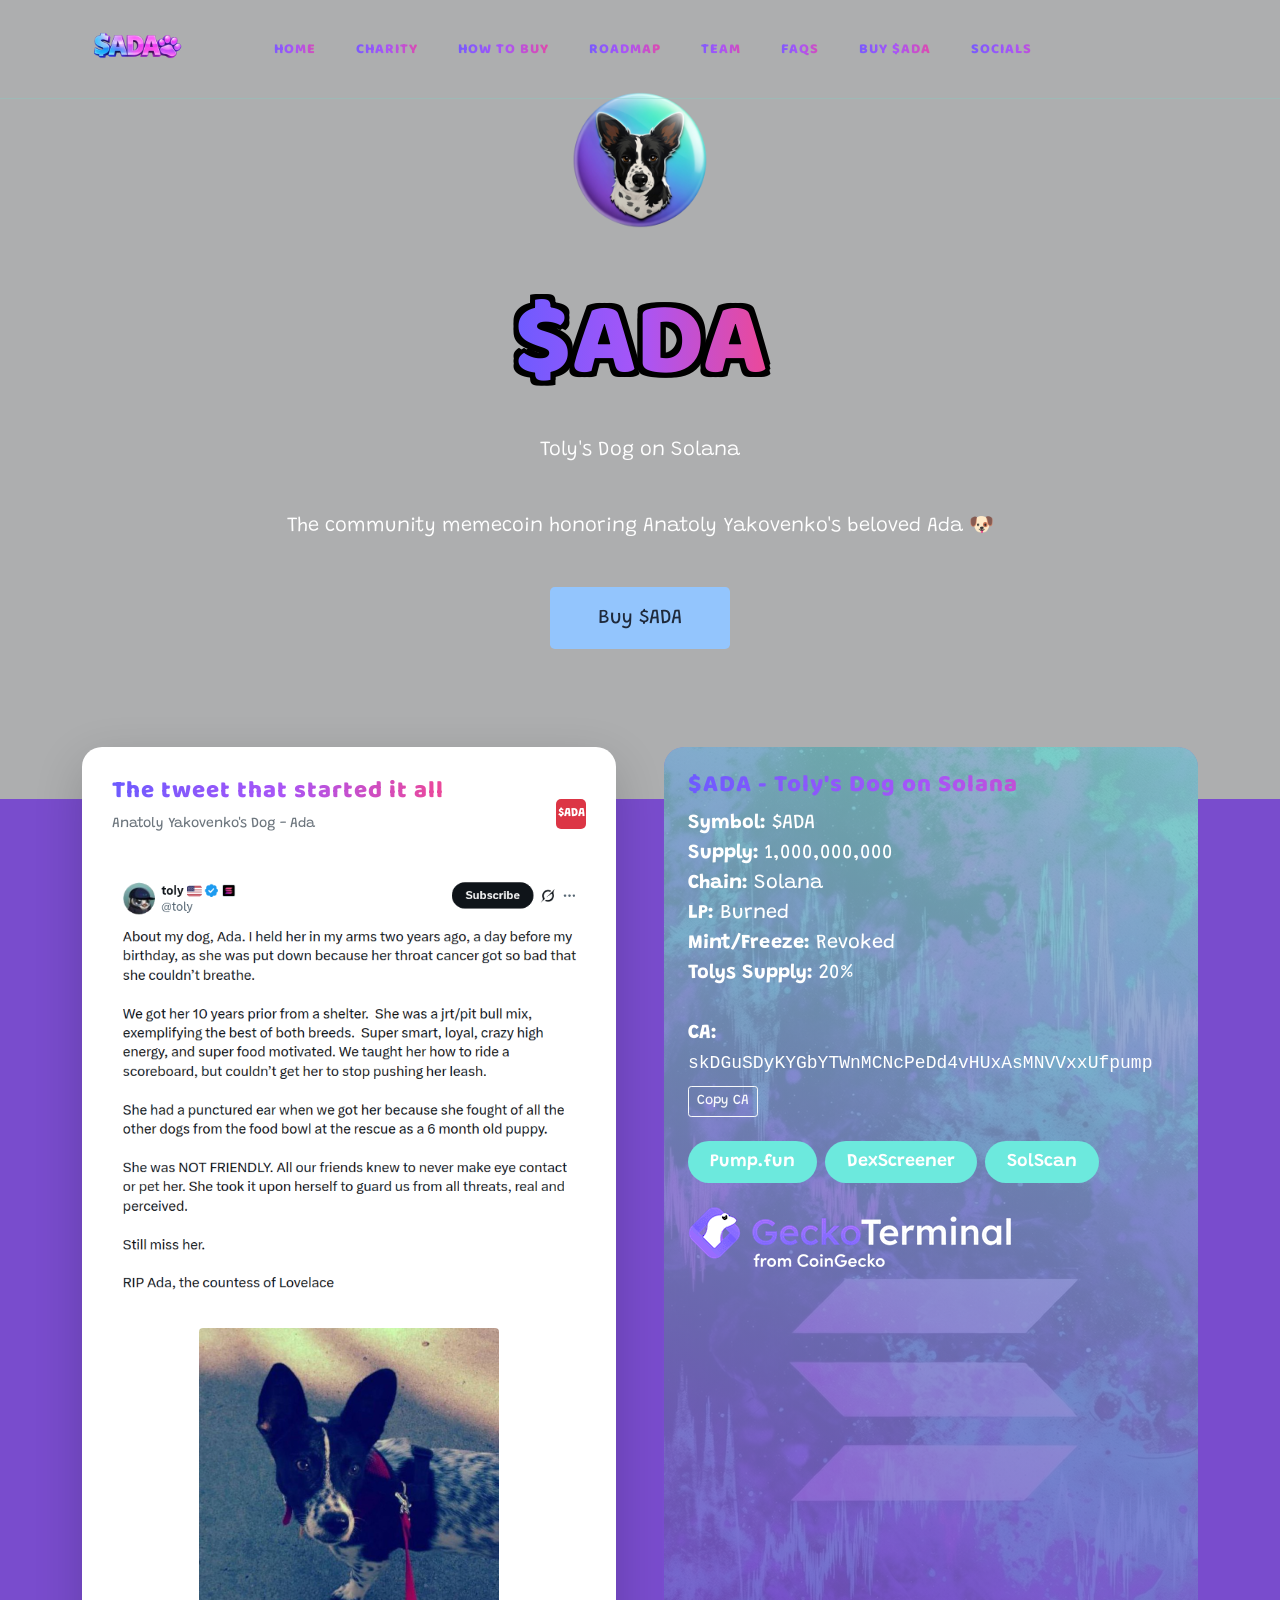
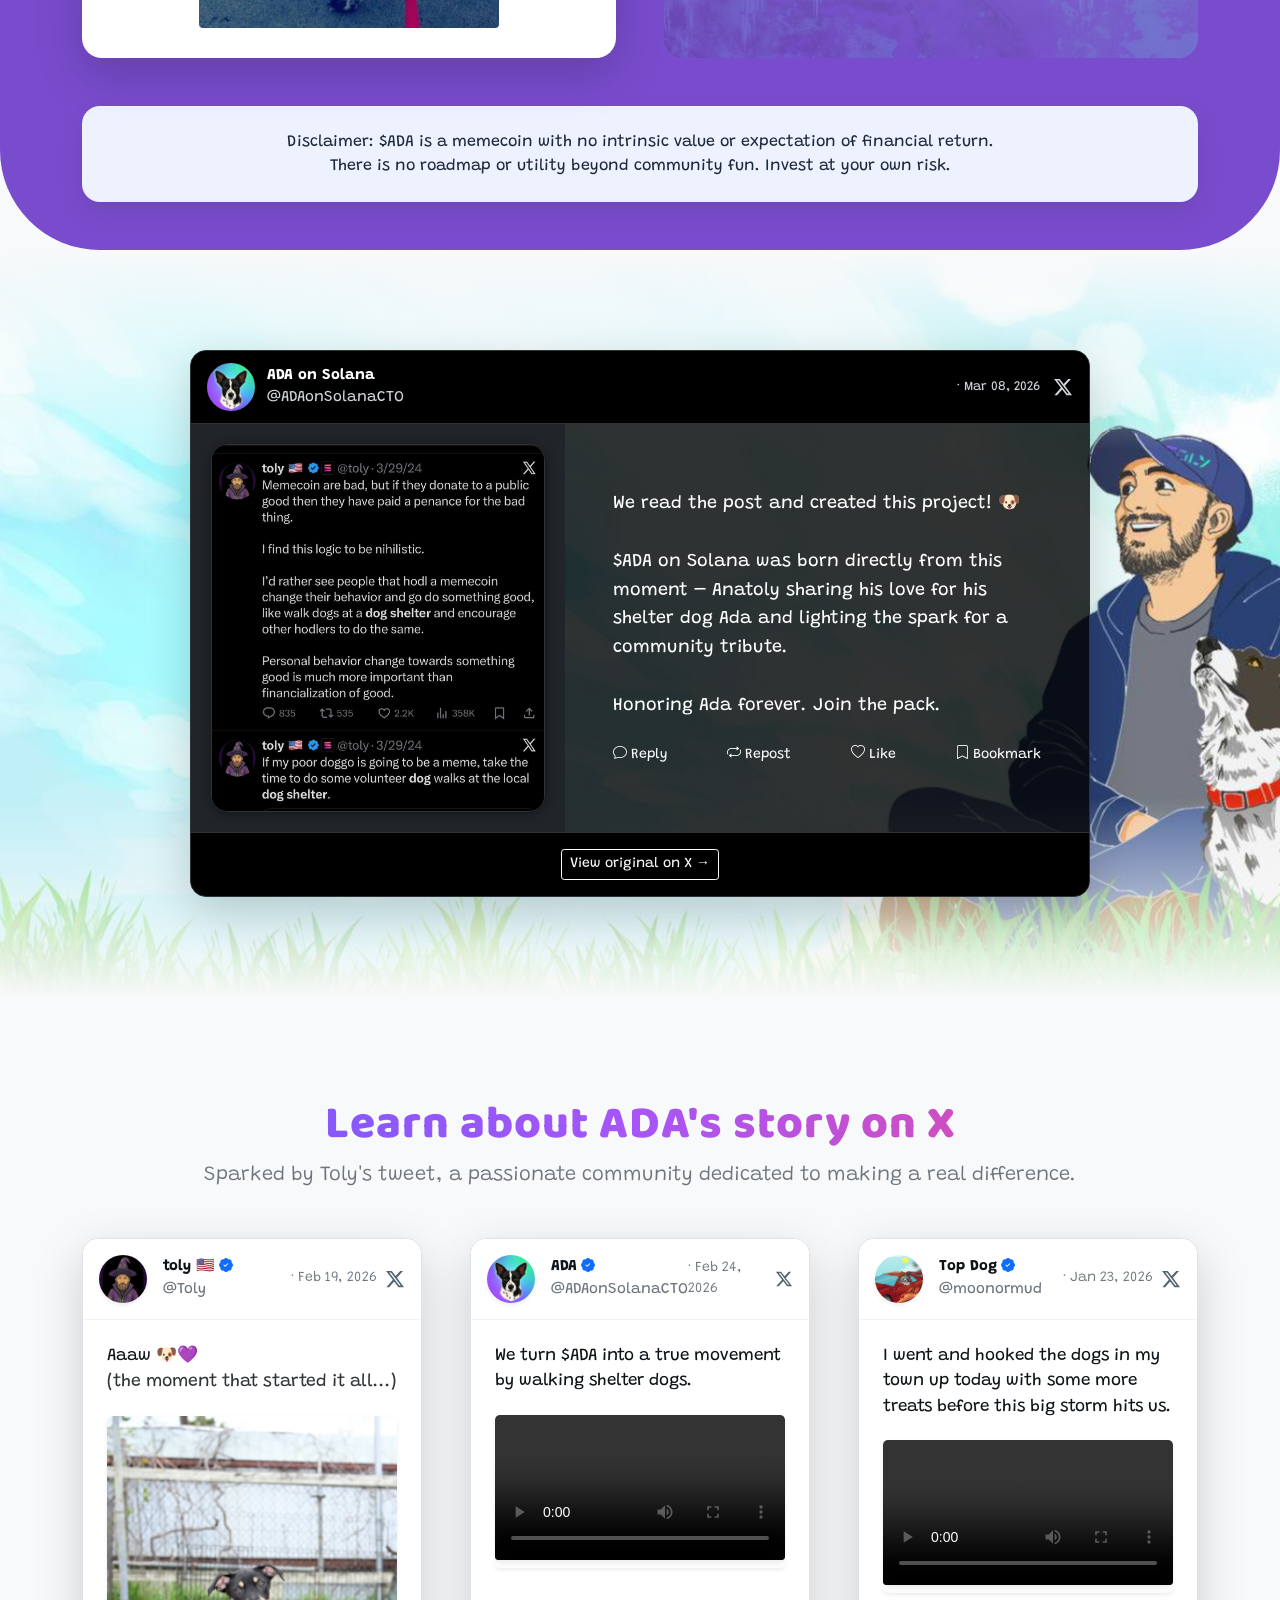
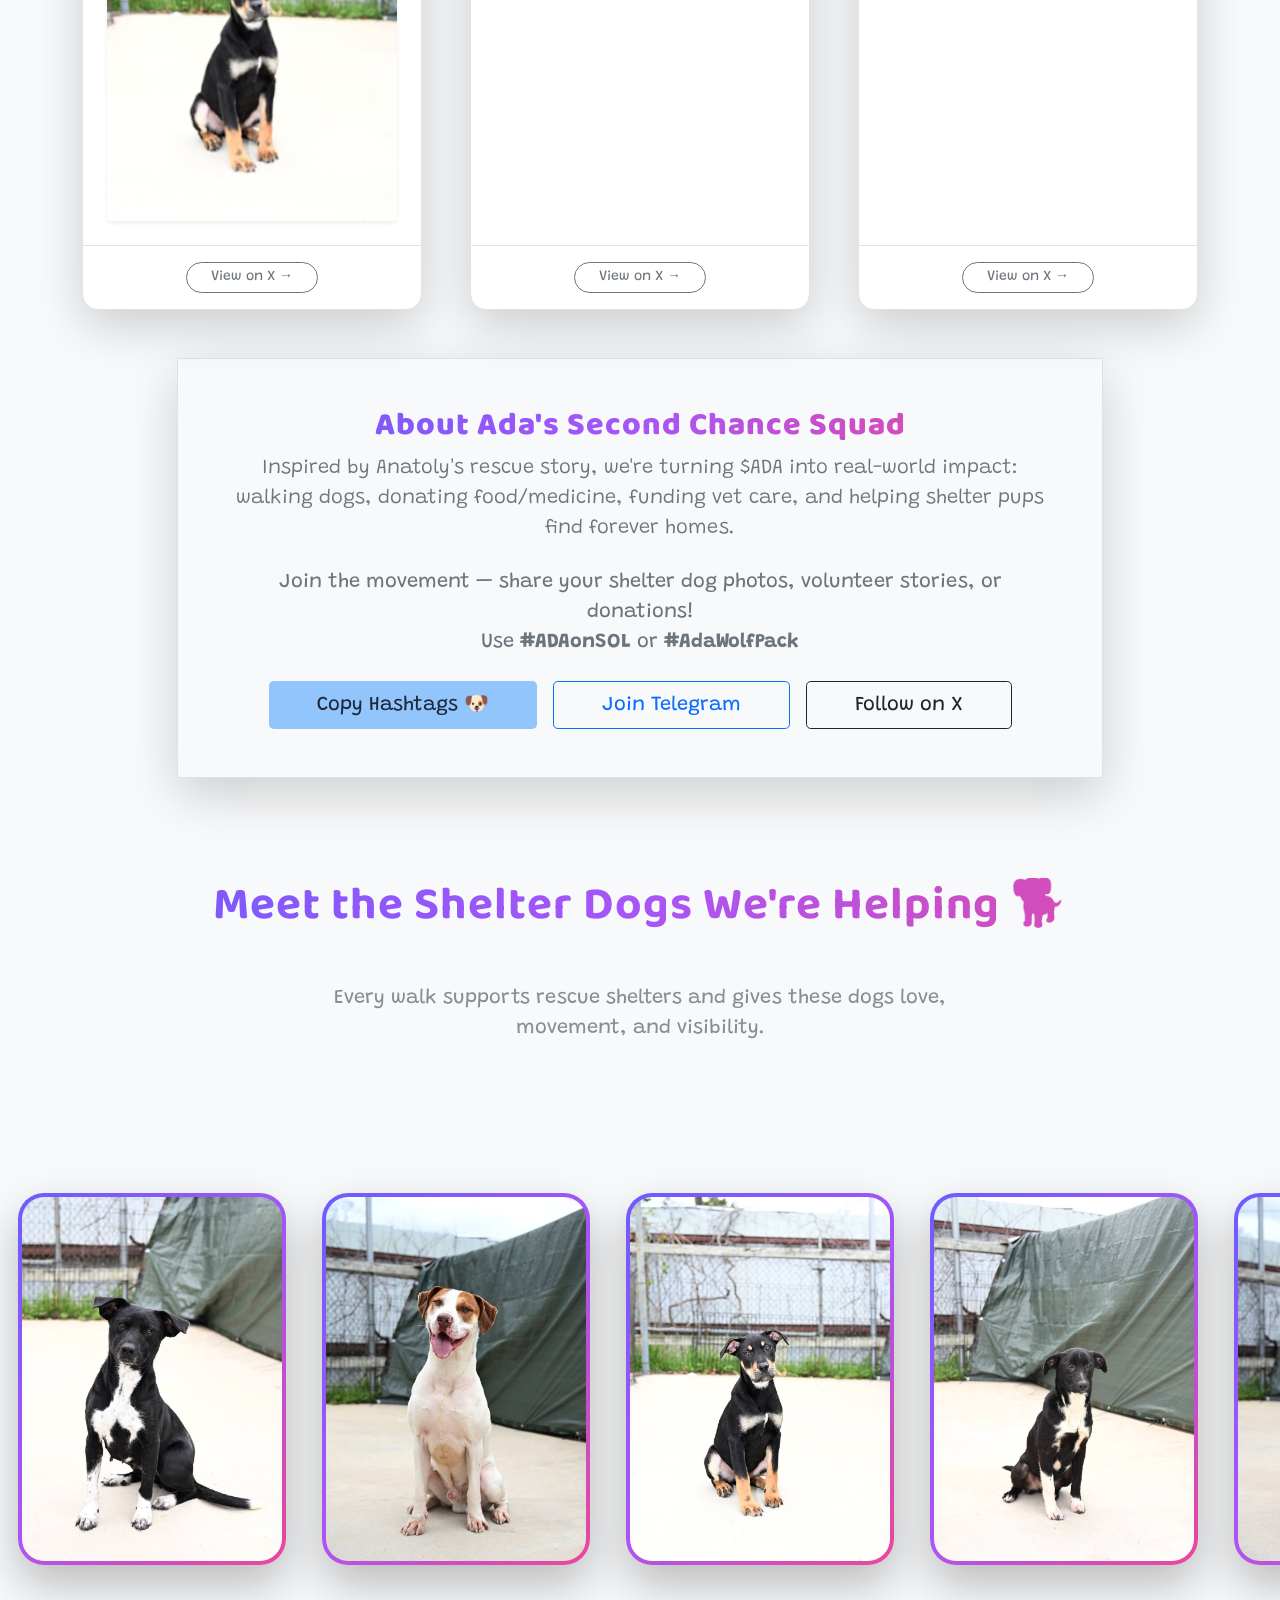
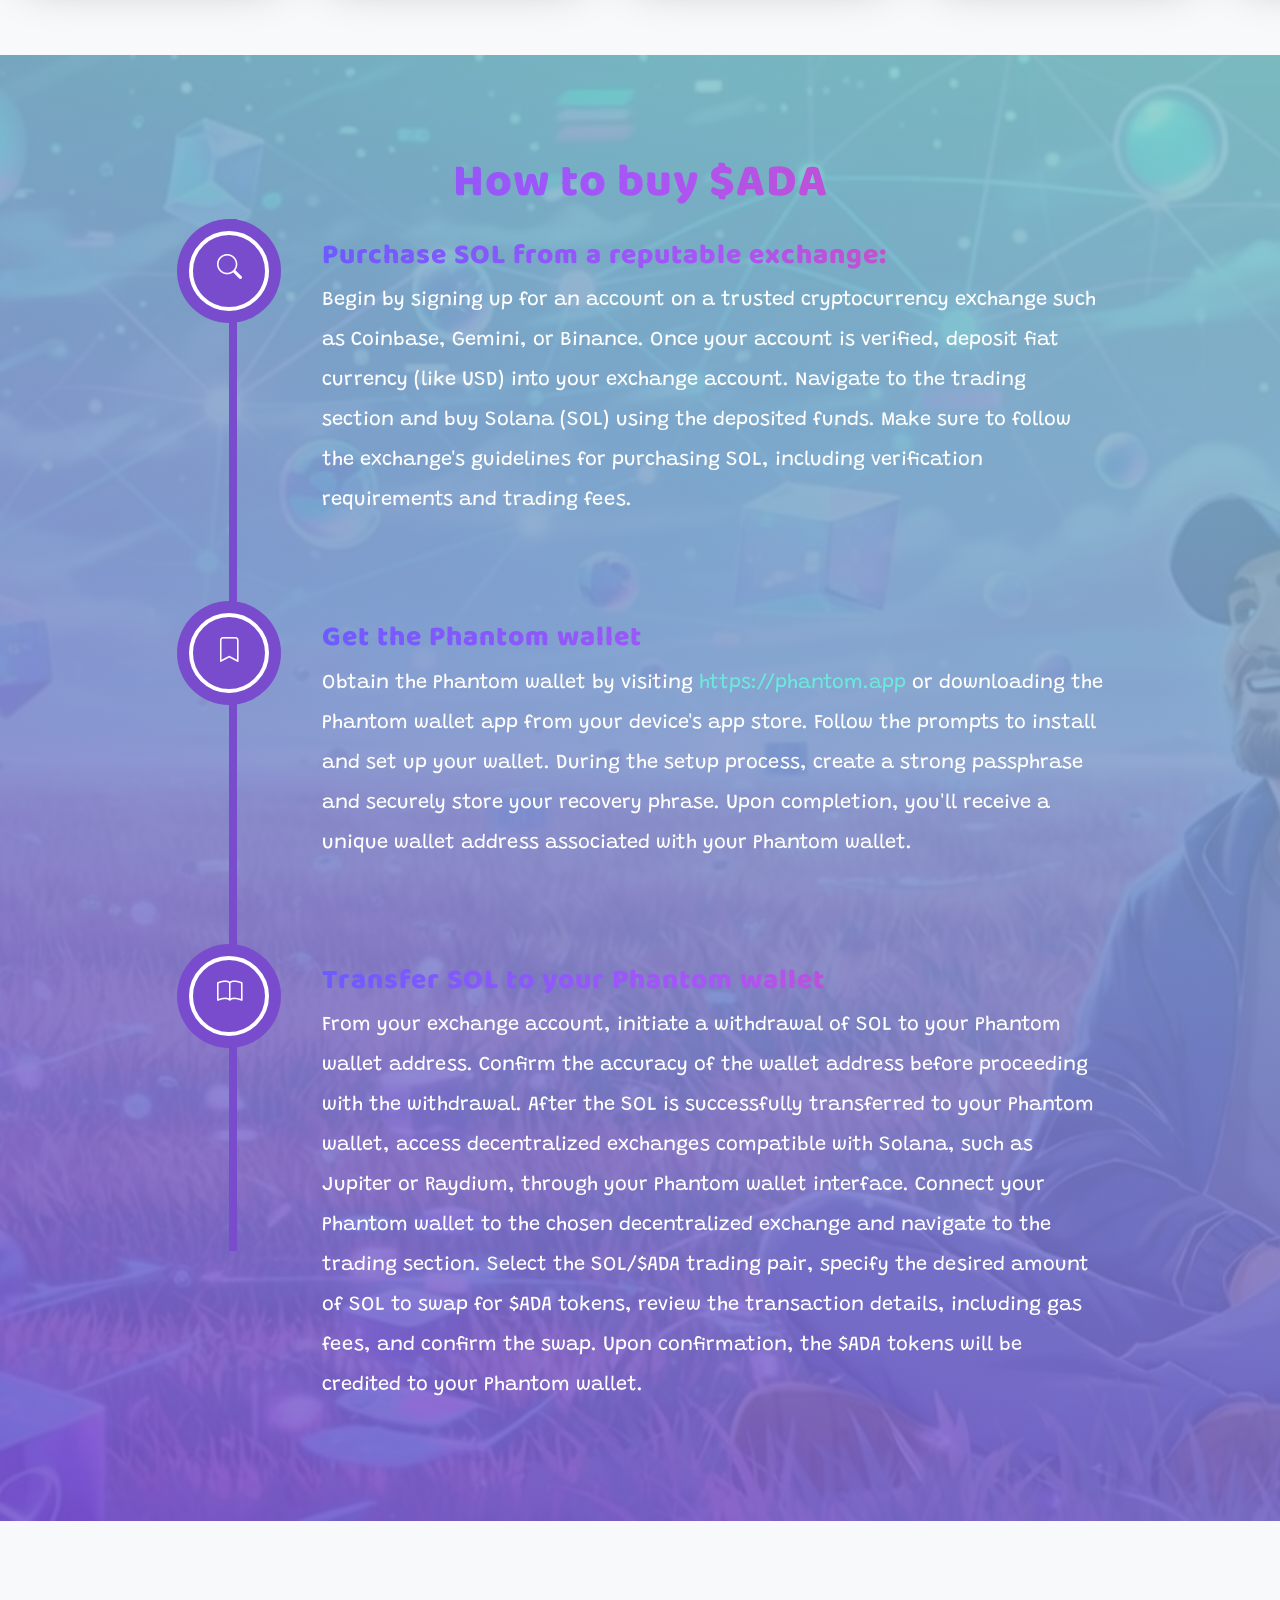
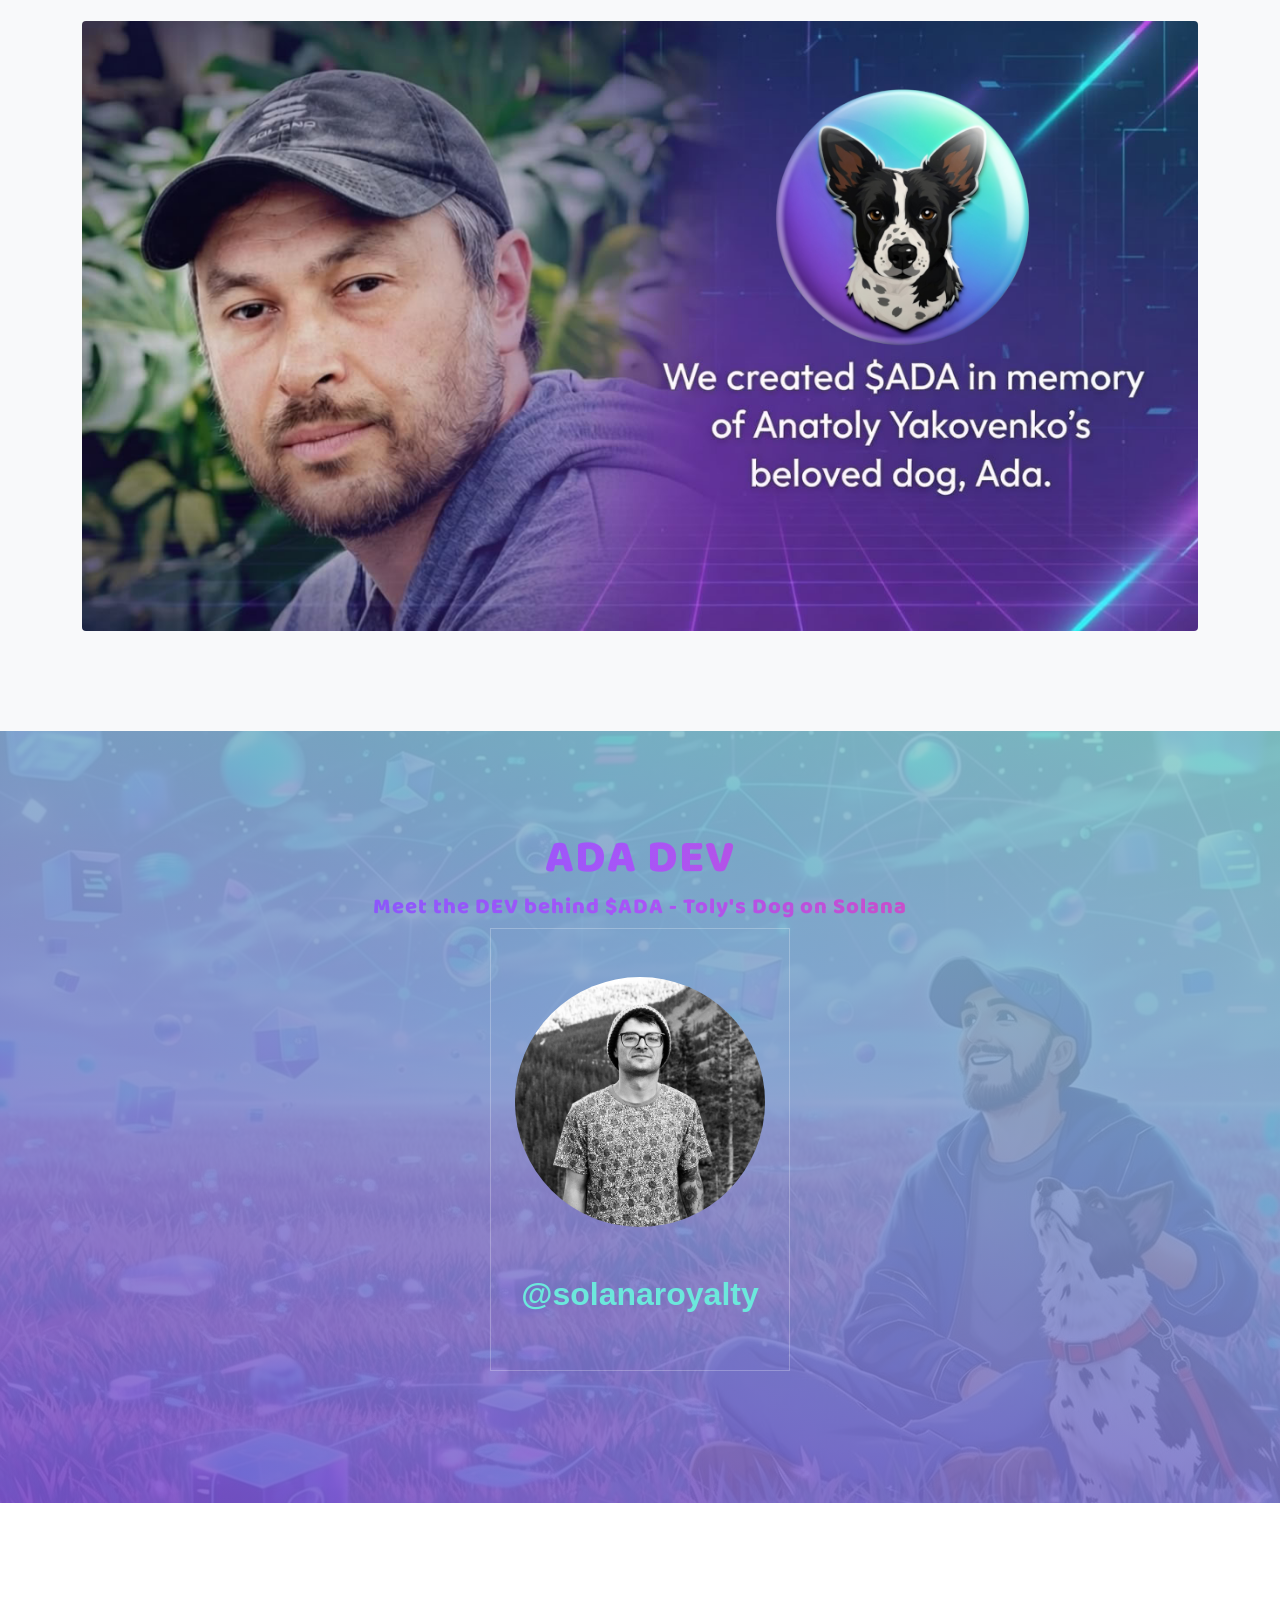
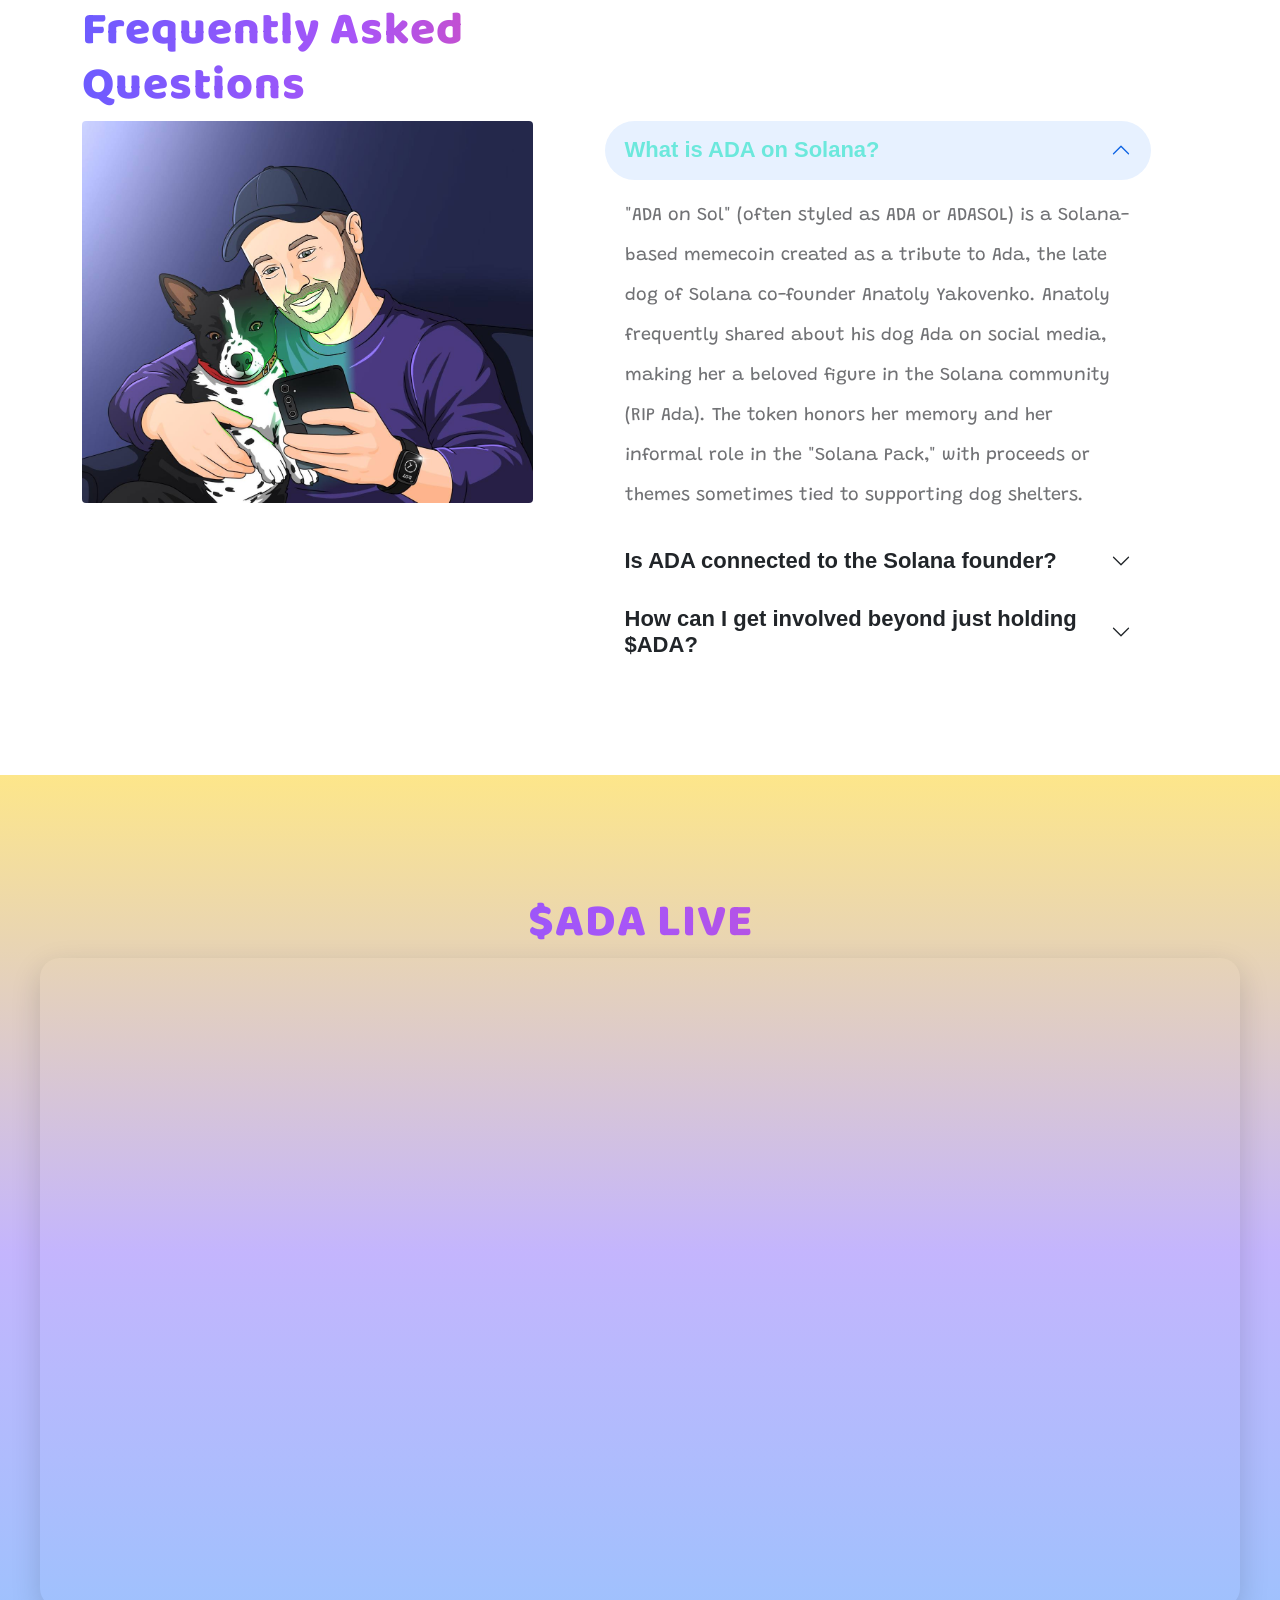
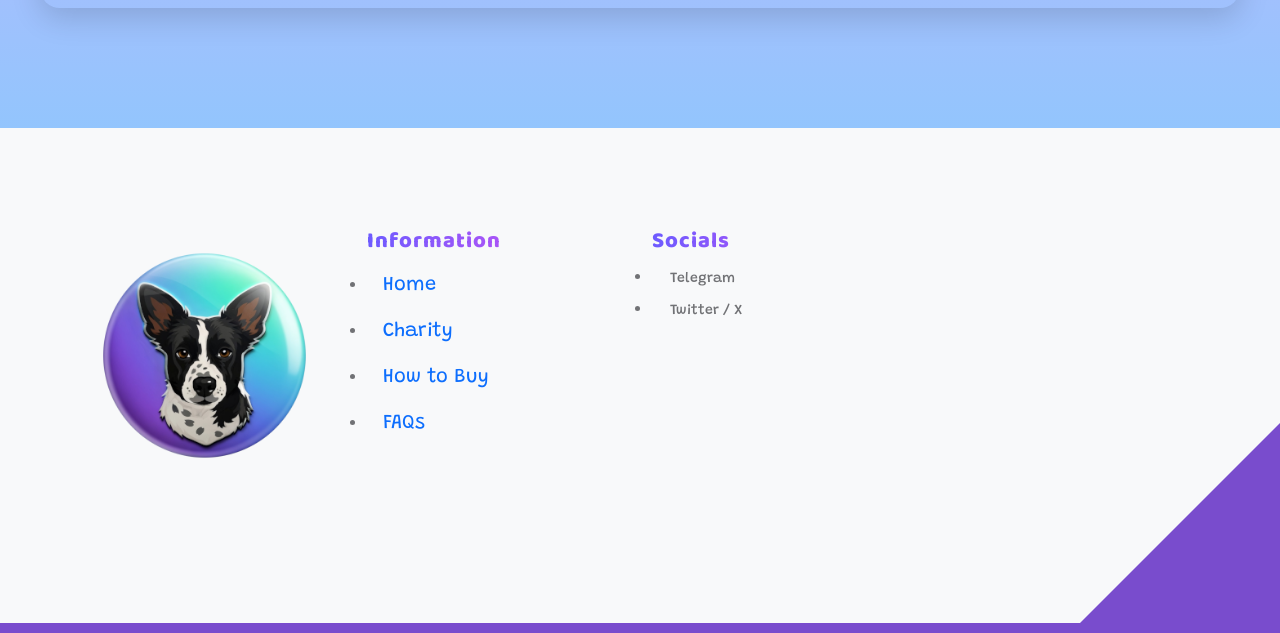
==== commit 170f5048: "Remove job title from profile section Removed the job title from the profile section." ====
--- a/index.html
+++ b/index.html
@@ -16,7 +16,7 @@
     <meta property="og:title" content="$ADA - Toly's Dog on Solana">
     <meta property="og:description" content="$ADA is a community-driven memecoin on Solana honoring Anatoly Yakovenko's dog Ada. Fair launch on Pump.fun, 2% tax, burned liquidity, revoked authorities. Join the pack and support shelter dogs!">
     <meta property="og:image" content="images/adalogo.png">
-    <meta property="og:url" content="https://adaonsol.com">
+    <meta property="og:url" content="https://adaonpumpfun.com">
 
     <!-- Twitter -->
     <meta name="twitter:card" content="summary_large_image">
@@ -902,7 +902,7 @@
                                 </p>
                                 <div class="image-wrapper rounded-3 overflow-hidden shadow-sm">
                                     <video controls class="w-100 rounded" style="max-height: 420px; object-fit: cover;">
-                                        <source src="http://www.adaonsol.com/video/ada.mp4" type="video/mp4">
+                                        <source src="https://www.adaonsol.com/video/ada.mp4" type="video/mp4">
                                         Your browser does not support the video tag.
                                     </video>
                                 </div>
@@ -936,7 +936,7 @@
                                 </p>
                                 <div class="image-wrapper rounded-3 overflow-hidden shadow-sm">
                                     <video controls class="w-100 rounded" style="max-height: 420px; object-fit: cover;">
-                                        <source src="http://www.adaonsol.com/video/ada2.mp4" type="video/mp4">
+                                        <source src="https://www.adaonsol.com/video/ada2.mp4" type="video/mp4">
                                         Your browser does not support the video tag.
                                     </video>
                                 </div>
@@ -1200,7 +1200,7 @@
                             </a>
                         </div>
                         <h3 class="text-white mt-4 mb-2"><a href="https://x.com/solanaroyalty">@solanaroyalty</a></h3>
-                        <h6 class="text-white">ADA Developer</h6>
+                        <h6 class="text-white"></h6>
                     </div>                   
                 </div>
             </div>
